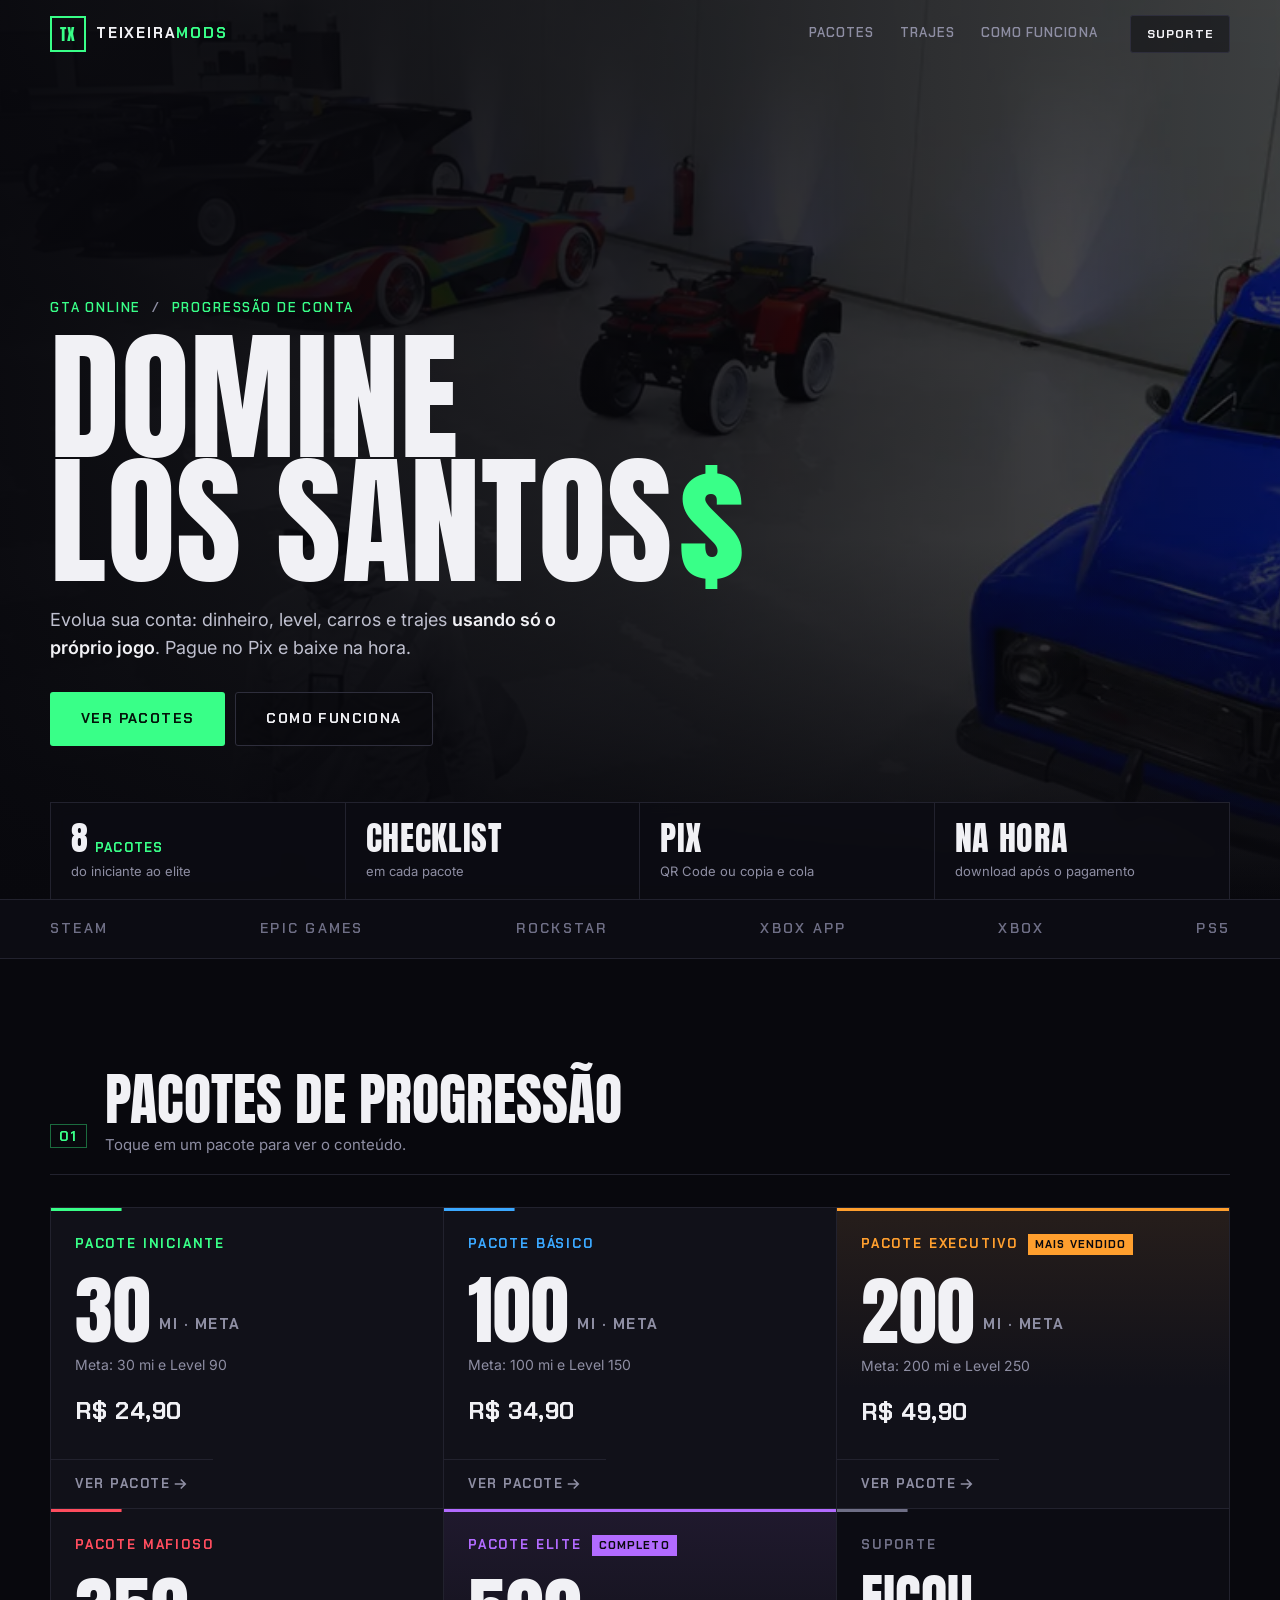
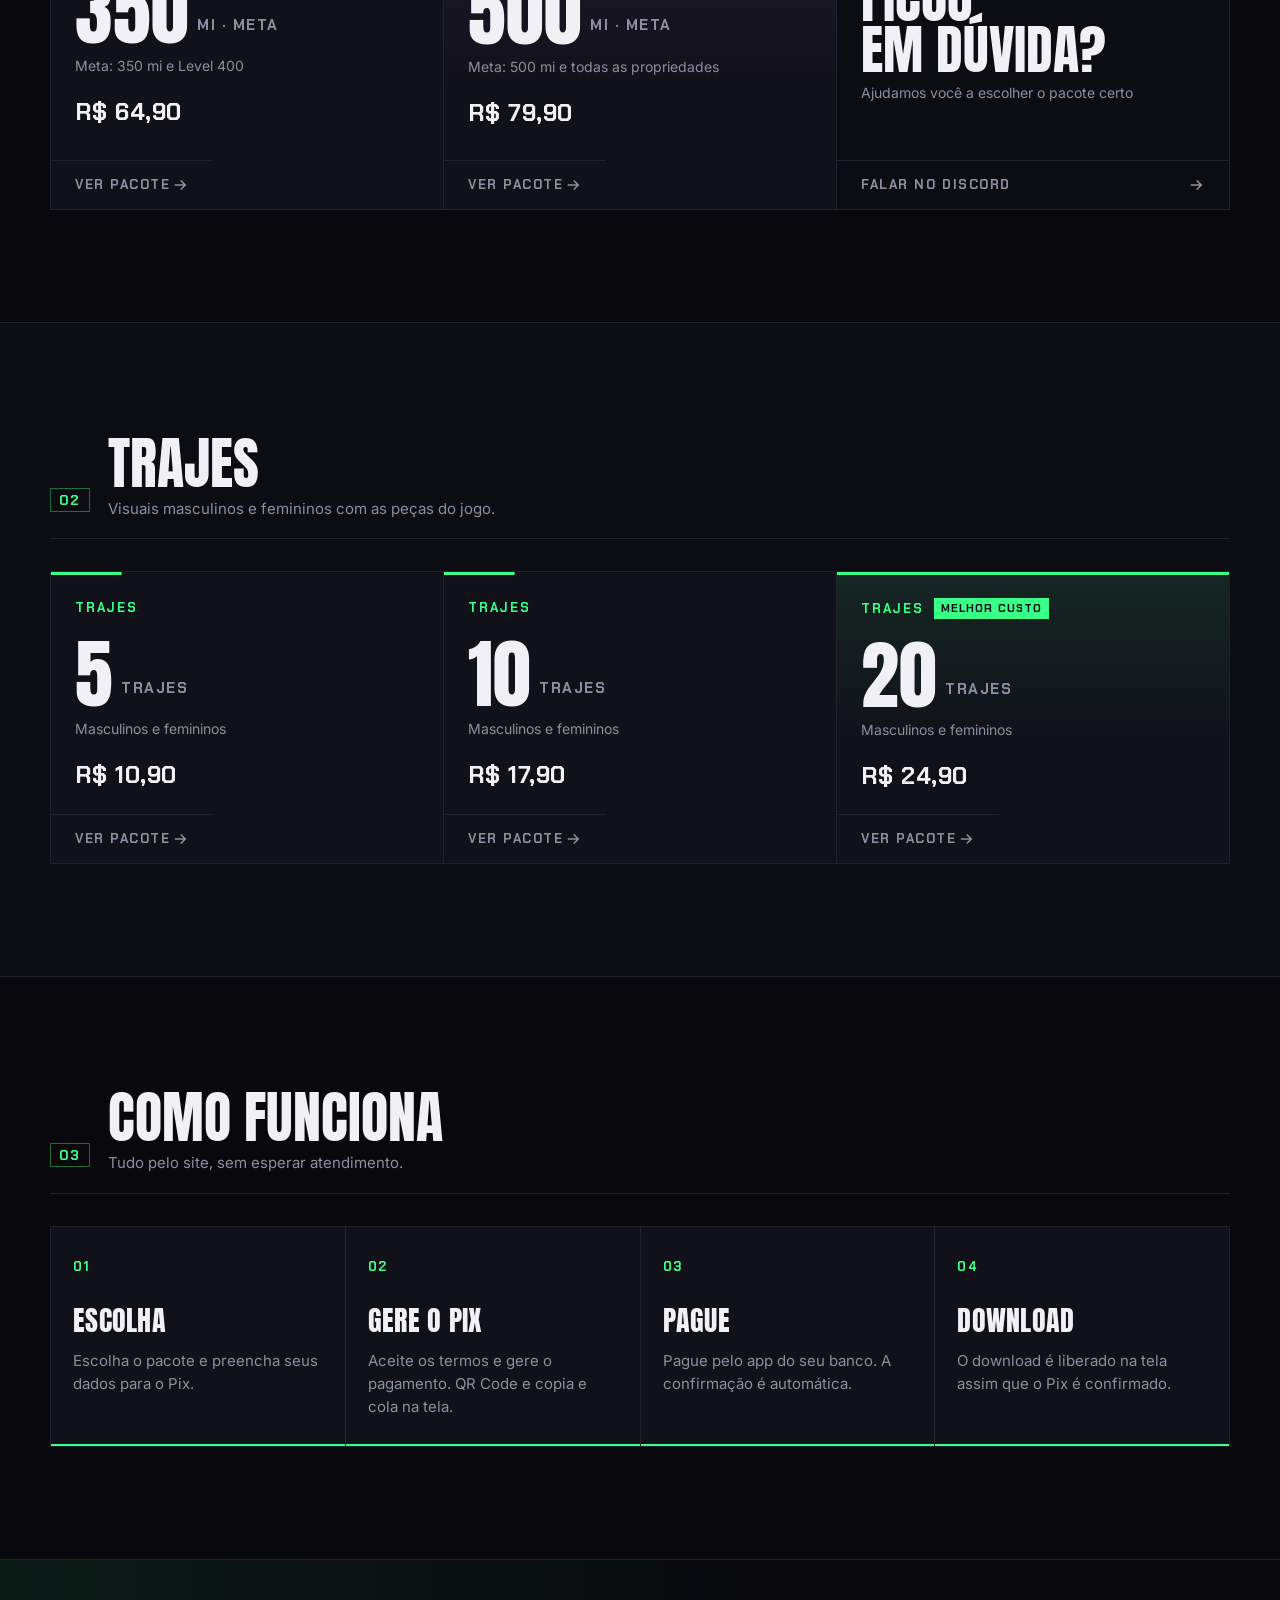
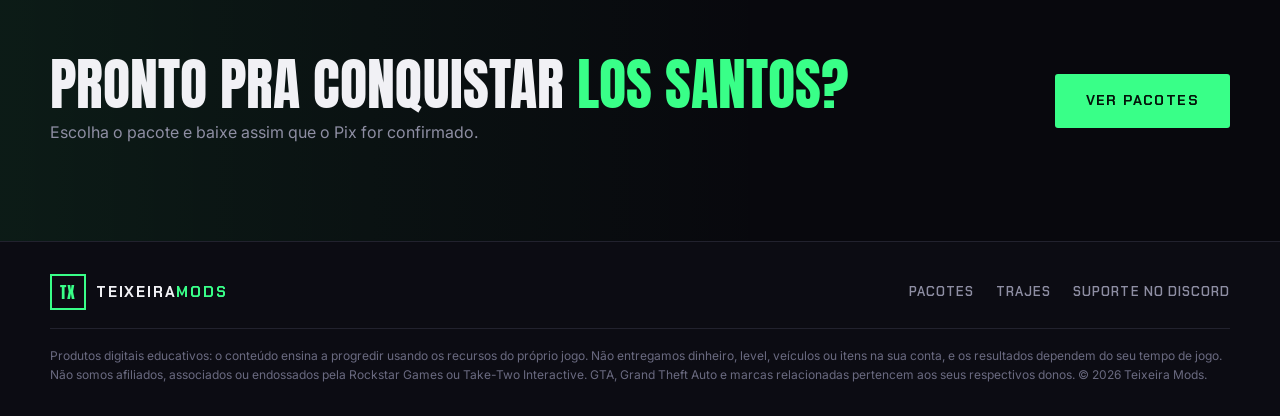
==== public/index.html @ 5b9314b4 "Aviso discreto na janela de compra e PDFs dos pacotes - "Guia digital em PDF. Nada é entregue na sua" ====
<!doctype html>
<html lang="pt-BR" class="no-js">
<head>
  <script>document.documentElement.className = "js";</script>
  <meta charset="utf-8" />
  <meta name="viewport" content="width=device-width, initial-scale=1, viewport-fit=cover" />
  <title>Teixeira Mods — GTA Online</title>
  <meta name="description" content="Progressão para GTA Online: dinheiro, level, carros e trajes, usando só o próprio jogo. Pague no Pix e baixe na hora." />
  <meta name="theme-color" content="#08080d" />
  <meta property="og:title" content="Teixeira Mods — GTA Online" />
  <meta property="og:image" content="/assets/hero.webp" />
  <meta property="og:description" content="Progressão para GTA Online. Pague no Pix e baixe na hora." />
  <link rel="icon" href="data:image/svg+xml,%3Csvg xmlns='http://www.w3.org/2000/svg' viewBox='0 0 64 64'%3E%3Crect width='64' height='64' fill='%2308080d'/%3E%3Crect x='3' y='3' width='58' height='58' fill='none' stroke='%2339ff88' stroke-width='3'/%3E%3Ctext x='50%25' y='56%25' text-anchor='middle' dominant-baseline='middle' font-family='Arial Black' font-size='28' fill='%2339ff88'%3ETX%3C/text%3E%3C/svg%3E" />
  <link rel="preconnect" href="https://fonts.googleapis.com" />
  <link rel="preconnect" href="https://fonts.gstatic.com" crossorigin />
  <link href="https://fonts.googleapis.com/css2?family=Anton&family=Chakra+Petch:wght@500;600;700&family=Inter:wght@400;500;600;700&display=swap" rel="stylesheet" />
  <link rel="stylesheet" href="styles.css" />
</head>
<body>

  <!-- NAV -->
  <header class="nav" id="nav">
    <div class="container nav__inner">
      <a href="#topo" class="logo" aria-label="Teixeira Mods — início">
        <span class="logo__mark">TX</span>
        <span class="logo__text">TEIXEIRA<b>MODS</b></span>
      </a>
      <nav class="nav__links" aria-label="Principal">
        <a href="#planos">Pacotes</a>
        <a href="#trajes">Trajes</a>
        <a href="#como">Como funciona</a>
      </nav>
      <a class="btn btn--sm btn--line js-discord" href="#" target="_blank" rel="noopener">Suporte</a>
      <button class="nav__burger" aria-label="Abrir menu" aria-expanded="false"><span></span><span></span></button>
    </div>
  </header>

  <main id="topo">
    <!-- HERO -->
    <section class="hero">
      <div class="hero__bg" aria-hidden="true">
        <img src="assets/hero.webp" alt="" fetchpriority="high" />
      </div>
      <div class="container hero__inner">
        <p class="label reveal">GTA Online <i>/</i> Progressão de conta</p>
        <h1 class="hero__title reveal">Domine<br />Los Santos<span class="money">$</span></h1>
        <p class="hero__sub reveal">Evolua sua conta: dinheiro, level, carros e trajes <b>usando só o próprio jogo</b>. Pague no Pix e baixe na hora.</p>
        <div class="hero__cta reveal">
          <a href="#planos" class="btn btn--primary btn--lg">Ver pacotes</a>
          <a href="#como" class="btn btn--line btn--lg">Como funciona</a>
        </div>
      </div>
      <div class="container">
        <dl class="stats reveal">
          <div><dt><span class="count" data-to="8">0</span><small>PACOTES</small></dt><dd>do iniciante ao elite</dd></div>
          <div><dt>CHECKLIST</dt><dd>em cada pacote</dd></div>
          <div><dt>PIX</dt><dd>QR Code ou copia e cola</dd></div>
          <div><dt>NA HORA</dt><dd>download após o pagamento</dd></div>
        </dl>
      </div>
    </section>

    <!-- PLATAFORMAS -->
    <div class="platforms" aria-label="Plataformas">
      <div class="container platforms__inner">
        <span>Steam</span><span>Epic Games</span><span>Rockstar</span><span>Xbox App</span><span>Xbox</span><span>PS5</span>
      </div>
    </div>

    <!-- PLANOS -->
    <section class="section" id="planos">
      <div class="container">
        <header class="shead reveal">
          <span class="shead__idx">01</span>
          <div>
            <h2>Pacotes de progressão</h2>
            <p>Toque em um pacote para ver o conteúdo.</p>
          </div>
        </header>
        <div class="tiles" id="plans"></div>
      </div>
    </section>

    <!-- TRAJES -->
    <section class="section section--alt" id="trajes">
      <div class="container">
        <header class="shead reveal">
          <span class="shead__idx">02</span>
          <div>
            <h2>Trajes</h2>
            <p>Visuais masculinos e femininos com as peças do jogo.</p>
          </div>
        </header>
        <div class="tiles tiles--3" id="outfits"></div>
      </div>
    </section>

    <!-- COMO FUNCIONA -->
    <section class="section" id="como">
      <div class="container">
        <header class="shead reveal">
          <span class="shead__idx">03</span>
          <div>
            <h2>Como funciona</h2>
            <p>Tudo pelo site, sem esperar atendimento.</p>
          </div>
        </header>
        <ol class="steps">
          <li class="step reveal"><span class="step__n">01</span><h3>Escolha</h3><p>Escolha o pacote e preencha seus dados para o Pix.</p></li>
          <li class="step reveal"><span class="step__n">02</span><h3>Gere o Pix</h3><p>Aceite os termos e gere o pagamento. QR Code e copia e cola na tela.</p></li>
          <li class="step reveal"><span class="step__n">03</span><h3>Pague</h3><p>Pague pelo app do seu banco. A confirmação é automática.</p></li>
          <li class="step reveal"><span class="step__n">04</span><h3>Download</h3><p>O download é liberado na tela assim que o Pix é confirmado.</p></li>
        </ol>
      </div>
    </section>

    <!-- CTA -->
    <section class="cta">
      <div class="container cta__inner reveal">
        <div>
          <h2>Pronto pra conquistar <span>Los Santos?</span></h2>
          <p>Escolha o pacote e baixe assim que o Pix for confirmado.</p>
        </div>
        <a href="#planos" class="btn btn--primary btn--lg">Ver pacotes</a>
      </div>
    </section>
  </main>

  <footer class="footer">
    <div class="container footer__inner">
      <a href="#topo" class="logo"><span class="logo__mark">TX</span><span class="logo__text">TEIXEIRA<b>MODS</b></span></a>
      <nav class="footer__links" aria-label="Rodapé">
        <a href="#planos">Pacotes</a><a href="#trajes">Trajes</a><a href="#" class="js-discord" target="_blank" rel="noopener">Suporte no Discord</a>
      </nav>
      <p class="footer__legal">Produtos digitais educativos: o conteúdo ensina a progredir usando os recursos do próprio jogo. Não entregamos dinheiro, level, veículos ou itens na sua conta, e os resultados dependem do seu tempo de jogo. Não somos afiliados, associados ou endossados pela Rockstar Games ou Take-Two Interactive. GTA, Grand Theft Auto e marcas relacionadas pertencem aos seus respectivos donos. © <span id="year"></span> Teixeira Mods.</p>
    </div>
  </footer>

  <!-- MODAL: PACOTE + CHECKOUT -->
  <div class="modal" id="orderModal" aria-hidden="true">
    <div class="modal__backdrop" data-close></div>
    <div class="modal__panel" role="dialog" aria-modal="true" aria-labelledby="orderTitle">
      <button class="modal__close" data-close aria-label="Fechar">×</button>

      <div class="order">
        <!-- lado esquerdo: o que vem no pacote -->
        <aside class="order__info" id="orderInfo">
          <p class="label" id="orderTier">—</p>
          <h3 id="orderTitle">—</h3>
          <p class="order__price" id="orderPrice"></p>
          <p class="order__note">Guia digital em PDF. Nada é entregue na sua conta.</p>
          <p class="order__desc" id="orderDesc"></p>
          <ul class="order__items" id="orderItems"></ul>
        </aside>

        <!-- lado direito: etapas de pagamento -->
        <div class="order__flow">
          <!-- 1. formulário -->
          <form class="pane is-active" data-pane="form" id="orderForm" novalidate>
            <p class="pane__title">Dados do pedido</p>
            <div class="field-row">
              <label class="field">
                <span>Plataforma</span>
                <select id="orderPlatform" required>
                  <option value="" disabled selected>Selecione</option>
                  <option>Steam</option><option>Epic Games</option><option>Rockstar Launcher</option>
                  <option>Xbox App (PC)</option><option>Xbox Series / One</option><option>PS5</option>
                </select>
              </label>
              <label class="field">
                <span>Seu nick</span>
                <input id="orderNick" type="text" maxlength="40" placeholder="Nick no jogo" autocomplete="off" required />
              </label>
            </div>
            <p class="field-group">Dados para o Pix</p>
            <label class="field">
              <span>Nome completo</span>
              <input id="orderName" type="text" maxlength="100" placeholder="Como no seu documento" autocomplete="name" required />
            </label>
            <div class="field-row">
              <label class="field">
                <span>E-mail</span>
                <input id="orderEmail" type="email" maxlength="120" placeholder="voce@email.com" autocomplete="email" inputmode="email" required />
              </label>
              <label class="field">
                <span>WhatsApp</span>
                <input id="orderPhone" type="tel" maxlength="15" placeholder="(11) 99999-9999" autocomplete="tel-national" inputmode="numeric" required />
              </label>
            </div>
            <label class="field">
              <span>CPF</span>
              <input id="orderCpf" type="text" maxlength="14" placeholder="000.000.000-00" inputmode="numeric" autocomplete="off" required />
            </label>
            <label class="accept">
              <input type="checkbox" id="orderAccept" />
              <span>Li e aceito os <button type="button" class="link" id="openTerms">termos de compra</button>.</span>
            </label>
            <p class="form__error" id="formError" role="alert"></p>
            <button class="btn btn--primary btn--lg btn--block" id="orderSend" type="submit" disabled>Gerar pagamento</button>
          </form>

          <!-- 2. pix -->
          <div class="pane" data-pane="pix" aria-live="polite">
            <p class="pane__title">Pague com Pix</p>
            <div class="pix">
              <div class="pix__qr" id="pixQr"><span class="spinner" aria-hidden="true"></span></div>
              <div class="pix__side">
                <p class="pix__amount" id="pixAmount"></p>
                <ol class="pix__how">
                  <li>Abra o app do seu banco</li>
                  <li>Escolha pagar com Pix</li>
                  <li>Escaneie o QR Code ou cole o código</li>
                </ol>
              </div>
            </div>
            <label class="field">
              <span>Pix copia e cola</span>
              <div class="copy">
                <input id="pixCode" type="text" readonly />
                <button type="button" class="btn btn--primary" id="pixCopy">Copiar</button>
              </div>
            </label>
            <div class="pix__status"><span class="spinner spinner--sm" aria-hidden="true"></span><span id="pixStatus">Aguardando pagamento…</span><span class="pix__timer" id="pixTimer"></span></div>
          </div>

          <!-- erro / expirado -->
          <div class="pane" data-pane="error">
            <p class="pane__title" id="errorTitle">Não foi possível gerar o pagamento</p>
            <p class="paid__text" id="errorText">Tente novamente em instantes.</p>
            <button type="button" class="btn btn--line btn--block" id="retryBtn">Tentar de novo</button>
            <a href="#" class="btn btn--primary btn--block js-discord err__discord" target="_blank" rel="noopener">Chamar no Discord</a>
          </div>
        </div>
      </div>

      <!-- termos (sobrepõe a janela) -->
      <div class="termsbox" id="termsBox" role="dialog" aria-modal="true" aria-labelledby="termsTitle" hidden>
        <div class="termsbox__head">
          <p class="pane__title" id="termsTitle">Termos de compra</p>
          <button type="button" class="modal__close termsbox__close" id="closeTerms" aria-label="Fechar termos">×</button>
        </div>
        <div class="terms__body" tabindex="0">
          <h4>1. Objeto</h4>
          <p>A compra dá acesso a um guia digital em PDF sobre progressão e personalização no GTA Online, correspondente ao pacote escolhido. O guia ensina o próprio cliente a progredir usando apenas atividades, menus e recursos oficiais do jogo.</p>
          <p>Cada item listado no pacote (dinheiro, level, empresas, propriedades, carros, trajes, corrida etc.) corresponde a um capítulo do guia com a rota e o passo a passo de como juntar, comprar ou montar aquilo dentro do jogo.</p>
          <h4>2. O que não está incluído</h4>
          <p>Não entregamos dinheiro (GTA$), level/RP, veículos, roupas, propriedades, desbloqueios ou qualquer item na conta do cliente, e não acessamos nem operamos a conta. Valores como 30, 100, 200, 350 ou 500 milhões e levels citados nos pacotes são <b>metas de progressão</b> que o guia ajuda a buscar, não resultados garantidos.</p>
          <h4>3. Resultados</h4>
          <p>O tempo para atingir cada meta depende do tempo de jogo, do conteúdo liberado na conta, de eventos e bônus oficiais e de atualizações feitas pela desenvolvedora. Não há garantia de prazo ou de resultado.</p>
          <h4>4. Entrega</h4>
          <p>Após a confirmação do pagamento, o download do PDF é liberado no mesmo momento, na própria tela de compra.</p>
          <h4>5. Pagamento</h4>
          <p>O pagamento é feito por Pix, no valor apresentado no momento da compra, processado pela CashinPay. Pagamentos pendentes, cancelados ou expirados mantêm o download bloqueado.</p>
          <h4>6. Direito de arrependimento</h4>
          <p>Conforme o art. 49 do Código de Defesa do Consumidor, o cliente pode desistir da compra em até 7 dias a contar do pagamento, solicitando o reembolso pelo nosso suporte.</p>
          <h4>7. Dados pessoais</h4>
          <p>Nome, e-mail, telefone e CPF informados na compra são usados apenas para gerar e identificar o pagamento Pix e são compartilhados somente com o processador de pagamentos (CashinPay), conforme a LGPD. Nunca solicitamos senha, código de autenticação ou acesso à sua conta do jogo.</p>
          <h4>8. Uso pessoal</h4>
          <p>O guia é de uso pessoal do comprador. Não é permitido revender, redistribuir ou publicar o material.</p>
          <h4>9. Atualizações do jogo</h4>
          <p>Atualizações podem alterar menus, preços, atividades ou procedimentos, e algumas instruções podem exigir adaptação.</p>
          <h4>10. Marcas</h4>
          <p>Não temos vínculo com a Rockstar Games ou a Take-Two Interactive. GTA e marcas relacionadas pertencem aos seus respectivos donos.</p>
          <h4>11. Suporte</h4>
          <p>O suporte pelo Discord atende dúvidas sobre o pagamento, o download, o conteúdo do guia e pedidos de reembolso.</p>
        </div>
        <div class="termsbox__foot">
          <button type="button" class="btn btn--line" id="backTerms">Voltar</button>
          <button type="button" class="btn btn--primary" id="acceptTerms">Li e aceito</button>
        </div>
      </div>
    </div>
  </div>

  <!-- popup de download (abre quando o Pix é confirmado) -->
  <div class="modal modal--dl" id="dlModal" aria-hidden="true">
    <div class="modal__backdrop" data-close></div>
    <div class="modal__panel" role="dialog" aria-modal="true" aria-labelledby="dlTitle">
      <button class="modal__close" data-close aria-label="Fechar">×</button>
      <div class="paid">
        <span class="paid__icon" aria-hidden="true">
          <svg viewBox="0 0 24 24" fill="none" stroke="currentColor" stroke-width="2.6" stroke-linecap="square"><path d="M4.5 12.5l5 5L19.5 7"/></svg>
        </span>
        <p class="pane__title" id="dlTitle">Pagamento confirmado</p>
        <p class="label dl__produto" id="dlProduto"></p>
        <p class="paid__text" id="dlText">Seu arquivo está pronto para download.</p>
        <a class="btn btn--primary btn--lg btn--block" id="dlBtn" href="#" target="_blank" rel="noopener" download>Baixar arquivo</a>
        <a class="btn btn--primary btn--lg btn--block js-discord" id="dlSuporte" href="#" target="_blank" rel="noopener" hidden>Chamar no Discord</a>
        <p class="paid__hint">Dúvidas? <a href="#" class="js-discord" target="_blank" rel="noopener">Suporte no Discord</a></p>
      </div>
    </div>
  </div>

  <div class="toast" id="toast" role="status" aria-live="polite"></div>

  <script src="config.js"></script>
  <script src="pagamento.js"></script>
  <script src="script.js"></script>
</body>
</html>
---- public/styles.css ----
:root {
  --bg: #08080d;
  --bg-2: #0c0c13;
  --surface: #111119;
  --surface-2: #16161f;
  --line: #22222e;
  --line-2: #2e2e3c;
  --text: #f1f1f5;
  --muted: #8e8ea3;
  --money: #39ff88;
  --green: #39ff88;
  --blue: #3ba8ff;
  --orange: #ff9f2e;
  --red: #ff4d5e;
  --purple: #b26bff;
  --r: 3px;
  --ease: cubic-bezier(0.22, 1, 0.36, 1);
  --display: "Anton", Impact, "Arial Narrow", sans-serif;
  --tech: "Chakra Petch", "Inter", system-ui, sans-serif;
  --body: "Inter", system-ui, -apple-system, Segoe UI, Roboto, sans-serif;
  --gutter: 16px;
}

*, *::before, *::after { box-sizing: border-box; }
html { overflow-x: clip; scroll-behavior: smooth; -webkit-text-size-adjust: 100%; scroll-padding-top: 72px; }
html.is-locked { overflow: hidden; }
body { margin: 0; background: var(--bg); color: var(--text); font-family: var(--body); font-size: 16px; line-height: 1.55; overflow-x: hidden; -webkit-font-smoothing: antialiased; }
img { max-width: 100%; display: block; }
a { color: inherit; text-decoration: none; }
button { font: inherit; color: inherit; cursor: pointer; background: none; border: 0; padding: 0; }
:focus-visible { outline: 2px solid var(--money); outline-offset: 2px; }
::selection { background: var(--money); color: #000; }

.container { width: min(1180px, 100% - var(--gutter) * 2); margin-inline: auto; }

.label { margin: 0; font-family: var(--tech); font-size: 13px; font-weight: 600; letter-spacing: .14em; text-transform: uppercase; color: var(--money); }
.label i { font-style: normal; color: var(--muted); margin: 0 6px; }

/* ---------- buttons ---------- */
.btn {
  --bh: 46px;
  display: inline-flex; align-items: center; justify-content: center; gap: 10px;
  height: var(--bh); padding: 0 22px; border-radius: var(--r); border: 1px solid transparent;
  font-family: var(--tech); font-weight: 700; font-size: 14px; letter-spacing: .1em; text-transform: uppercase; white-space: nowrap;
  transition: background .2s, color .2s, border-color .2s, transform .2s var(--ease);
}
.btn--sm { --bh: 38px; padding: 0 16px; font-size: 12px; }
.btn--lg { --bh: 54px; padding: 0 30px; }
.btn--block { width: 100%; }
.btn--primary { background: var(--money); color: #03140a; }
.btn--primary:hover { background: #6bffa8; }
.btn--line { border-color: var(--line-2); color: var(--text); background: rgba(8,8,13,.5); }
.btn--line:hover { border-color: var(--money); color: var(--money); }
.btn:active { transform: translateY(1px); }
.btn:disabled { opacity: .35; cursor: not-allowed; }

/* ---------- nav ---------- */
.nav { position: fixed; inset: 0 0 auto 0; z-index: 50; transition: background .25s, border-color .25s; border-bottom: 1px solid transparent; }
.nav.is-scrolled { background: rgba(8,8,13,.9); backdrop-filter: blur(12px); border-color: var(--line); }
.nav__inner { display: flex; align-items: center; gap: 20px; height: 68px; }
.nav__links { display: flex; gap: 2px; margin-left: auto; }
.nav__links a { padding: 8px 12px; font-family: var(--tech); font-size: 13px; font-weight: 600; letter-spacing: .08em; text-transform: uppercase; color: var(--muted); border-bottom: 2px solid transparent; transition: color .2s, border-color .2s; }
.nav__links a:hover { color: var(--text); }
.nav__links a.is-active { color: var(--text); border-color: var(--money); }
.nav__burger { display: none; width: 42px; height: 42px; border: 1px solid var(--line-2); border-radius: var(--r); position: relative; }
.nav__burger span { position: absolute; left: 11px; right: 11px; height: 2px; background: var(--text); transition: transform .3s var(--ease); }
.nav__burger span:first-child { top: 16px; } .nav__burger span:last-child { top: 23px; }
.nav.is-open .nav__burger span:first-child { transform: translateY(3.5px) rotate(45deg); }
.nav.is-open .nav__burger span:last-child { transform: translateY(-3.5px) rotate(-45deg); }

.logo { display: inline-flex; align-items: center; gap: 10px; }
.logo__mark { display: grid; place-items: center; width: 36px; height: 36px; border: 2px solid var(--money); color: var(--money); font-family: var(--display); font-size: 16px; letter-spacing: .04em; }
.logo__text { font-family: var(--tech); font-weight: 700; font-size: 15px; letter-spacing: .12em; }
.logo__text b { color: var(--money); font-weight: 700; }

/* ---------- hero ---------- */
.hero { position: relative; min-height: 100svh; display: flex; flex-direction: column; justify-content: flex-end; padding: 110px 0 0; overflow: hidden; border-bottom: 1px solid var(--line); }
.hero__bg { position: absolute; inset: 0; z-index: -1; }
.hero__bg img { width: 100%; height: 100%; object-fit: cover; object-position: 60% 50%; transform: scale(1.08); filter: brightness(.42) saturate(1.15); }
.hero__bg--plain { background: radial-gradient(ellipse 60% 70% at 85% 30%, rgba(57,255,136,.14), transparent 60%), radial-gradient(ellipse 50% 60% at 10% 90%, rgba(178,107,255,.10), transparent 60%), linear-gradient(var(--line) 1px, transparent 1px) 0 0 / 64px 64px, linear-gradient(90deg, var(--line) 1px, transparent 1px) 0 0 / 64px 64px, var(--bg); }
.hero__bg::after { content: ""; position: absolute; inset: 0; background: linear-gradient(90deg, rgba(8,8,13,.96) 0%, rgba(8,8,13,.7) 50%, rgba(8,8,13,.25) 100%), linear-gradient(0deg, var(--bg) 0%, transparent 40%); }
.hero__inner { padding-bottom: 56px; }
.hero__title { font-family: var(--display); font-weight: 400; font-size: clamp(60px, 11vw, 150px); line-height: .88; text-transform: uppercase; margin: 18px 0 22px; letter-spacing: .005em; }
.money { color: var(--money); margin-left: .04em; }
.hero__sub { max-width: 520px; font-size: clamp(16px, 1.9vw, 18px); color: #bfc0cf; margin: 0 0 30px; }
.hero__sub b { color: var(--text); font-weight: 600; }
.hero__cta { display: flex; flex-wrap: wrap; gap: 10px; }
.hero__hud { position: absolute; top: 96px; right: max(var(--gutter), calc((100vw - 1180px) / 2)); text-align: right; font-family: var(--display); line-height: 1.02; text-shadow: 2px 2px 0 #000, -1px -1px 0 #000, 1px -1px 0 #000, -1px 1px 0 #000; }
.hud__cash, .hud__bank { display: block; color: var(--money); }
.hud__cash { font-size: 32px; }
.hud__bank { font-size: clamp(28px, 3.2vw, 42px); color: #b6f5cf; }

.stats { display: grid; grid-template-columns: repeat(4, 1fr); margin: 0; border: 1px solid var(--line); border-bottom: 0; background: rgba(12,12,19,.85); backdrop-filter: blur(8px); }
.stats div { padding: 18px 20px; border-right: 1px solid var(--line); }
.stats div:last-child { border-right: 0; }
.stats dt { font-family: var(--display); font-size: clamp(26px, 3vw, 34px); line-height: 1; letter-spacing: .02em; }
.stats dt small { font-family: var(--tech); font-size: 13px; font-weight: 700; color: var(--money); margin-left: 6px; letter-spacing: .1em; }
.stats dd { margin: 6px 0 0; font-size: 13px; color: var(--muted); }

/* ---------- platforms ---------- */
.platforms { border-bottom: 1px solid var(--line); background: var(--bg-2); }
.platforms__inner { display: flex; flex-wrap: wrap; justify-content: space-between; gap: 10px 24px; padding: 18px 0; }
.platforms span { font-family: var(--tech); font-size: 14px; font-weight: 600; letter-spacing: .16em; text-transform: uppercase; color: #6f6f86; }

/* ---------- sections ---------- */
.section { padding: clamp(64px, 9vw, 112px) 0; }
.section--alt { background: var(--bg-2); border-block: 1px solid var(--line); }
.shead { display: flex; align-items: flex-end; gap: 18px; margin: 0 0 32px; padding-bottom: 18px; border-bottom: 1px solid var(--line); }
.shead__idx { font-family: var(--tech); font-size: 14px; font-weight: 700; color: var(--money); letter-spacing: .1em; padding: 4px 8px; border: 1px solid rgba(57,255,136,.4); line-height: 1; margin-bottom: 8px; }
.shead h2 { font-family: var(--display); font-weight: 400; font-size: clamp(34px, 5vw, 56px); line-height: 1; text-transform: uppercase; margin: 0 0 6px; }
.shead p { margin: 0; color: var(--muted); font-size: 15px; }

/* ---------- tiles (pacotes) ---------- */
.tiles { display: grid; grid-template-columns: repeat(3, 1fr); gap: 1px; background: var(--line); border: 1px solid var(--line); }
.tile {
  --c: var(--money);
  position: relative; display: flex; flex-direction: column; justify-content: space-between; min-height: 300px;
  text-align: left; background: var(--surface); transition: background .25s;
}
.tile::before { content: ""; position: absolute; left: 0; top: 0; right: 0; height: 3px; background: var(--c); transform: scaleX(.18); transform-origin: left; transition: transform .45s var(--ease); }
.tile:hover { background: var(--surface-2); }
.tile:hover::before, .tile:focus-visible::before { transform: scaleX(1); }
.tile--green { --c: var(--green); } .tile--blue { --c: var(--blue); } .tile--orange { --c: var(--orange); }
.tile--red { --c: var(--red); } .tile--purple { --c: var(--purple); } .tile--custom { --c: #6f6f86; background: var(--bg-2); }
.tile__main { display: flex; flex-direction: column; padding: 26px 24px 20px; }
.tile__tier { display: flex; align-items: center; gap: 10px; font-family: var(--tech); font-size: 13px; font-weight: 700; letter-spacing: .14em; text-transform: uppercase; color: var(--c); }
.tile__tier em { font-style: normal; font-size: 11px; letter-spacing: .1em; color: #0a0a0f; background: var(--c); padding: 2px 7px; }
.tile__big { font-family: var(--display); font-size: clamp(56px, 6vw, 76px); line-height: 1; margin: 18px 0 6px; }
.tile__big small { font-family: var(--tech); font-size: 15px; font-weight: 700; letter-spacing: .1em; color: var(--muted); margin-left: 8px; vertical-align: .9em; }
.tile__big--txt { font-size: clamp(40px, 4.4vw, 54px); line-height: .95; text-transform: uppercase; }
.tile__sub { font-size: 14px; color: var(--muted); }
.tile__price { margin-top: 16px; font-family: var(--tech); font-size: 24px; font-weight: 700; letter-spacing: .02em; }
.tile__detail { display: block; }
.tile__list { display: none; }
.tile__cta { display: flex; align-items: center; justify-content: space-between; padding: 14px 24px; border-top: 1px solid var(--line); font-family: var(--tech); font-size: 13px; font-weight: 700; letter-spacing: .12em; text-transform: uppercase; color: var(--muted); transition: color .2s; }
.tile__cta svg { width: 18px; height: 18px; transition: transform .3s var(--ease); }
.tile:hover .tile__cta { color: var(--c); }
.tile:hover .tile__cta svg { transform: translateX(4px); }
.tile.is-featured { background: linear-gradient(180deg, color-mix(in srgb, var(--c) 9%, var(--surface)), var(--surface) 60%); }
.tile.is-featured::before { transform: scaleX(1); }
.tiles--3 .tile { min-height: 280px; }

/* ---------- steps ---------- */
.steps { list-style: none; margin: 0; padding: 0; display: grid; grid-template-columns: repeat(4, 1fr); gap: 1px; background: var(--line); border: 1px solid var(--line); }
.step { position: relative; padding: 26px 22px 28px; background: var(--surface); }
.step__n { font-family: var(--tech); font-size: 13px; font-weight: 700; letter-spacing: .1em; color: var(--money); }
.step h3 { margin: 22px 0 6px; font-family: var(--display); font-weight: 400; font-size: 28px; text-transform: uppercase; letter-spacing: .01em; }
.step p { margin: 0; color: var(--muted); font-size: 15px; }
.step::after { content: ""; position: absolute; left: 0; bottom: 0; height: 2px; width: 100%; background: var(--money); transform: scaleX(0); transform-origin: left; transition: transform .8s var(--ease) .15s; }
.step.is-in::after { transform: scaleX(1); }

/* ---------- gallery ---------- */
.filters { display: flex; gap: 6px; margin-bottom: 18px; overflow-x: auto; scrollbar-width: none; }
.filters::-webkit-scrollbar { display: none; }
.chip { flex: none; height: 36px; padding: 0 14px; border: 1px solid var(--line-2); border-radius: var(--r); font-family: var(--tech); font-size: 13px; font-weight: 600; letter-spacing: .08em; text-transform: uppercase; color: var(--muted); transition: all .2s; }
.chip small { color: #5d5d72; margin-left: 2px; }
.chip:hover { color: var(--text); }
.chip[aria-selected="true"] { background: var(--money); border-color: var(--money); color: #03140a; }
.chip[aria-selected="true"] small { color: #0c4a26; }
.gallery { display: grid; grid-template-columns: repeat(4, 1fr); gap: 8px; }
.shot { position: relative; aspect-ratio: 4 / 3; overflow: hidden; border-radius: var(--r); background: var(--surface); border: 1px solid var(--line); text-align: left; }
.shot img { width: 100%; height: 100%; object-fit: cover; transition: transform .6s var(--ease), filter .3s; filter: saturate(.9); }
.shot:hover img { transform: scale(1.05); filter: saturate(1.1); }
.shot__info { position: absolute; inset: auto 0 0 0; padding: 30px 10px 10px; background: linear-gradient(0deg, rgba(5,5,9,.95), transparent); display: grid; gap: 6px; }
.shot__title { font-family: var(--tech); font-size: 13px; font-weight: 700; letter-spacing: .04em; text-transform: uppercase; }
.shot__tags { display: flex; flex-wrap: wrap; gap: 4px; }
.shot.is-hidden { display: none; }
.tag { display: inline-flex; align-items: center; height: 22px; padding: 0 7px; font-family: var(--tech); font-size: 11px; font-weight: 700; letter-spacing: .06em; text-transform: uppercase; background: rgba(255,255,255,.1); }
.tag--money { background: rgba(57,255,136,.16); color: var(--money); }
.tag--plat { background: rgba(59,168,255,.16); color: #8fd0ff; }

/* ---------- reviews ---------- */
.reviews { display: grid; grid-template-columns: repeat(auto-fill, minmax(260px, 1fr)); gap: 1px; background: var(--line); border: 1px solid var(--line); }
.review { display: flex; flex-direction: column; padding: 22px; background: var(--surface); }
.review__top { display: flex; justify-content: space-between; align-items: center; }
.stars { color: #ffc93c; letter-spacing: 2px; font-size: 14px; }
.review__date { font-family: var(--tech); font-size: 12px; color: #6a6a80; letter-spacing: .06em; }
.review__text { margin: 14px 0 18px; font-size: 17px; font-weight: 500; flex: 1; }
.review__text.is-empty { color: var(--muted); font-weight: 400; font-size: 15px; }
.review__foot { display: flex; flex-wrap: wrap; justify-content: space-between; gap: 6px; padding-top: 14px; border-top: 1px solid var(--line); font-size: 13px; }
.review__user { font-weight: 600; }
.review__prod { color: var(--muted); }

/* ---------- cta ---------- */
.cta { padding: clamp(56px, 8vw, 96px) 0; background: linear-gradient(90deg, rgba(57,255,136,.08), transparent 60%); border-top: 1px solid var(--line); }
.cta__inner { display: flex; align-items: center; justify-content: space-between; gap: 24px; flex-wrap: wrap; }
.cta h2 { font-family: var(--display); font-weight: 400; font-size: clamp(34px, 5vw, 56px); line-height: 1; text-transform: uppercase; margin: 0 0 8px; }
.cta h2 span { color: var(--money); }
.cta p { margin: 0; color: var(--muted); }

/* ---------- footer ---------- */
.footer { border-top: 1px solid var(--line); padding: 32px 0 calc(32px + env(safe-area-inset-bottom)); background: var(--bg-2); }
.footer__inner { display: grid; grid-template-columns: auto 1fr; gap: 18px 32px; align-items: center; }
.footer__links { display: flex; flex-wrap: wrap; gap: 6px 22px; justify-self: end; font-family: var(--tech); font-size: 13px; font-weight: 600; letter-spacing: .08em; text-transform: uppercase; color: var(--muted); }
.footer__links a:hover { color: var(--money); }
.footer__legal { grid-column: 1 / -1; margin: 0; padding-top: 18px; border-top: 1px solid var(--line); font-size: 12px; color: #6a6a80; }

/* ---------- modal / checkout ---------- */
.modal, .lightbox { position: fixed; inset: 0; z-index: 100; display: grid; place-items: center; padding: 16px; visibility: hidden; opacity: 0; transition: opacity .3s var(--ease), visibility 0s .3s; }
.modal.is-open, .lightbox.is-open { visibility: visible; opacity: 1; transition: opacity .3s var(--ease); }
.modal__backdrop { position: absolute; inset: 0; background: rgba(3,3,6,.8); backdrop-filter: blur(4px); }
.modal__panel {
  --c: var(--money);
  position: relative; width: min(880px, 100%); max-height: calc(100svh - 32px); overflow: auto; overscroll-behavior: contain;
  background: var(--surface); border: 1px solid var(--line-2); border-top: 3px solid var(--c); border-radius: var(--r);
  transform: translateY(16px); transition: transform .4s var(--ease);
}
.modal[data-cor="blue"] .modal__panel { --c: var(--blue); } .modal[data-cor="orange"] .modal__panel { --c: var(--orange); }
.modal[data-cor="red"] .modal__panel { --c: var(--red); } .modal[data-cor="purple"] .modal__panel { --c: var(--purple); }
.modal.is-open .modal__panel { transform: none; }
.modal__close, .lightbox__close { position: absolute; top: 12px; right: 12px; z-index: 3; width: 38px; height: 38px; border: 1px solid var(--line-2); border-radius: var(--r); background: var(--surface); font-size: 22px; line-height: 1; }
.modal__close:hover, .lightbox__close:hover { border-color: var(--money); color: var(--money); }

.order { display: grid; grid-template-columns: 1fr 1.15fr; }
.order__info { padding: 30px 28px; background: var(--bg-2); border-right: 1px solid var(--line); }
.order__info .label { color: var(--c); }
.order__info h3 { font-family: var(--display); font-weight: 400; font-size: 40px; line-height: 1; text-transform: uppercase; margin: 10px 0 8px; }
.order__price { margin: 0 0 14px; font-family: var(--tech); font-size: 26px; font-weight: 700; color: var(--c); }
.order__note { margin: -8px 0 14px; font-size: 12px; color: var(--muted); opacity: .8; }
.order__desc { margin: 0 0 18px; font-size: 14px; color: var(--muted); }
.order__items { list-style: none; margin: 0; padding: 0; border-top: 1px solid var(--line); }
.order__items li { display: flex; align-items: center; gap: 10px; padding: 10px 0; border-bottom: 1px solid var(--line); font-size: 14px; font-weight: 500; }
.order__items li::before { content: ""; flex: none; width: 8px; height: 8px; background: var(--c); }
.order__flow { padding: 30px 28px; min-width: 0; }
.pane { display: none; }
.pane.is-active { display: block; animation: paneIn .35s var(--ease); }
@keyframes paneIn { from { opacity: 0; transform: translateY(6px); } }
.pane__title { margin: 0 0 18px; font-family: var(--tech); font-size: 15px; font-weight: 700; letter-spacing: .12em; text-transform: uppercase; }

.field { display: grid; gap: 6px; margin-bottom: 14px; font-family: var(--tech); font-size: 12px; font-weight: 600; letter-spacing: .1em; text-transform: uppercase; color: var(--muted); }
.field select, .field input { width: 100%; height: 48px; padding: 0 14px; border-radius: var(--r); border: 1px solid var(--line-2); background: var(--bg); color: var(--text); font-family: var(--body); font-size: 16px; letter-spacing: 0; text-transform: none; }
.field select:focus, .field input:focus { outline: none; border-color: var(--money); }
.link { display: inline; padding: 0; color: var(--money); font-weight: 600; text-decoration: underline; text-underline-offset: 3px; text-decoration-thickness: 1px; cursor: pointer; }
.link:hover { text-decoration-thickness: 2px; }

/* painel de termos sobre a janela de compra */
.modal__panel.has-terms { overflow: hidden; }
.termsbox { position: absolute; inset: 0; z-index: 5; display: flex; flex-direction: column; background: var(--surface); animation: paneIn .3s var(--ease); }
.termsbox[hidden] { display: none; }
.termsbox__head { display: flex; align-items: center; justify-content: space-between; padding: 20px 28px 16px; border-bottom: 1px solid var(--line); }
.termsbox__head .pane__title { margin: 0; }
.termsbox__close { position: static; }
.termsbox .terms__body { flex: 1; min-height: 0; overflow: auto; padding: 4px 28px 20px; font-size: 14px; line-height: 1.6; color: #b5b6c6; }
.termsbox__foot { display: flex; gap: 8px; justify-content: flex-end; padding: 14px 28px; border-top: 1px solid var(--line); background: var(--bg-2); }
.terms__body h4 { margin: 14px 0 4px; font-size: 13px; color: var(--text); }
.terms__body p { margin: 0; }
.accept { display: flex; gap: 10px; align-items: flex-start; margin: 0 0 14px; font-size: 13px; line-height: 1.45; color: #c8c9d6; cursor: pointer; }
.accept input { flex: none; width: 20px; height: 20px; margin: 1px 0 0; accent-color: var(--money); cursor: pointer; }
.form__error { margin: 0 0 10px; font-size: 13px; color: var(--red); }
.form__error:empty { display: none; }
.field-row { display: grid; grid-template-columns: 1fr 1fr; gap: 0 10px; }
.field-group { margin: 6px 0 12px; padding-top: 14px; border-top: 1px solid var(--line); font-family: var(--tech); font-size: 12px; font-weight: 700; letter-spacing: .12em; text-transform: uppercase; color: var(--c); }
.err__discord { margin-top: 8px; }

.pix { display: grid; grid-template-columns: auto 1fr; gap: 18px; align-items: center; margin-bottom: 16px; }
.pix__qr { display: grid; place-items: center; width: 200px; height: 200px; padding: 10px; background: #fff; border-radius: var(--r); }
.pix__qr img, .pix__qr canvas { width: 100% !important; height: 100% !important; }
.pix__noqr { color: #333; font-size: 13px; text-align: center; }
.pix__amount { margin: 0 0 10px; font-family: var(--display); font-size: 40px; line-height: 1; }
.pix__how { margin: 0; padding-left: 18px; font-size: 14px; color: var(--muted); display: grid; gap: 4px; }
.copy { display: flex; gap: 6px; }
.copy input { font-family: ui-monospace, Consolas, monospace !important; font-size: 13px !important; }
.copy .btn { height: 48px; flex: none; }
.pix__status { display: flex; align-items: center; gap: 10px; padding: 12px 14px; border: 1px solid var(--line-2); background: var(--bg); font-size: 14px; }
.pix__timer { margin-left: auto; font-family: var(--tech); font-weight: 700; color: var(--money); }
.spinner { width: 34px; height: 34px; border: 3px solid #ddd; border-top-color: #111; border-radius: 50%; animation: spin .8s linear infinite; }
.spinner--sm { width: 16px; height: 16px; border-width: 2px; border-color: var(--line-2); border-top-color: var(--money); }
@keyframes spin { to { transform: rotate(360deg); } }

.paid { text-align: center; padding: 10px 0; }
.paid__icon { display: inline-grid; place-items: center; width: 64px; height: 64px; margin-bottom: 16px; border: 2px solid var(--money); color: var(--money); animation: pop .5s var(--ease); }
.paid__icon svg { width: 34px; height: 34px; }
@keyframes pop { from { transform: scale(.6); opacity: 0; } }
.paid .pane__title { margin-bottom: 6px; }
.paid__text { margin: 0 0 22px; color: var(--muted); }
.paid__hint { margin: 14px 0 0; font-size: 13px; color: var(--muted); }
.paid__hint a { color: var(--money); }
.modal--dl .modal__panel { width: min(440px, 100%); }
.modal--dl .paid { padding: 40px 28px 30px; }
.dl__produto { margin: 0 0 10px; color: var(--c); }

/* ---------- lightbox ---------- */
.lightbox { background: rgba(3,3,6,.94); }
.lightbox figure { margin: 0; max-width: min(1200px, 100%); display: grid; gap: 12px; justify-items: center; }
.lightbox img { max-height: calc(100svh - 130px); width: auto; border: 1px solid var(--line-2); }
.lightbox figcaption { display: flex; flex-wrap: wrap; justify-content: center; gap: 6px; }
.lightbox__nav { position: absolute; top: 50%; transform: translateY(-50%); width: 48px; height: 48px; border: 1px solid var(--line-2); border-radius: var(--r); background: rgba(0,0,0,.5); font-size: 28px; line-height: 1; z-index: 2; }
.lightbox__nav:hover { border-color: var(--money); color: var(--money); }
.lightbox__prev { left: 16px; } .lightbox__next { right: 16px; }

/* ---------- toast ---------- */
.toast { position: fixed; left: 50%; bottom: calc(20px + env(safe-area-inset-bottom)); z-index: 200; transform: translate(-50%, 16px); opacity: 0; padding: 12px 18px; background: var(--money); color: #03140a; font-family: var(--tech); font-weight: 700; font-size: 13px; letter-spacing: .06em; text-transform: uppercase; transition: all .35s var(--ease); pointer-events: none; max-width: calc(100% - 32px); text-align: center; }
.toast.is-show { opacity: 1; transform: translate(-50%, 0); }

/* ---------- reveal ---------- */
.js .reveal { opacity: 0; transform: translateY(18px); transition: opacity .7s var(--ease), transform .7s var(--ease); transition-delay: var(--d, 0s); }
.js .reveal.is-in { opacity: 1; transform: none; }

/* =========================================================
   RESPONSIVO
   ========================================================= */
@media (max-width: 980px) {
  .tiles { grid-template-columns: repeat(2, 1fr); }
  .tiles--3 { grid-template-columns: repeat(3, 1fr); }
  .steps { grid-template-columns: repeat(2, 1fr); }
  .gallery { grid-template-columns: repeat(3, 1fr); }
  .stats { grid-template-columns: repeat(2, 1fr); }
  .stats div:nth-child(2) { border-right: 0; }
  .stats div:nth-child(-n+2) { border-bottom: 1px solid var(--line); }
}

@media (max-width: 860px) {
  .nav__links {
    position: fixed; inset: 68px 0 auto 0; flex-direction: column; gap: 0; padding: 8px var(--gutter) 16px;
    background: rgba(8,8,13,.98); border-bottom: 1px solid var(--line);
    opacity: 0; visibility: hidden; transform: translateY(-8px); transition: all .25s var(--ease);
  }
  .nav.is-open { background: rgba(8,8,13,.98); }
  .nav.is-open .nav__links { opacity: 1; visibility: visible; transform: none; }
  .nav__links a { padding: 14px 0; font-size: 15px; border-bottom: 1px solid var(--line); }
  .nav__links a.is-active { border-color: var(--line); color: var(--money); }
  .nav__inner > .btn { margin-left: auto; }
  .nav__burger { display: block; }
  .hero__hud { display: none; }

  /* checkout em folha inferior */
  .modal { padding: 0; place-items: end center; }
  .modal__panel { width: 100%; max-height: 94svh; border-left: 0; border-right: 0; border-bottom: 0; transform: translateY(40px); padding-bottom: env(safe-area-inset-bottom); }
  .order { grid-template-columns: 1fr; }
  .order__info { border-right: 0; border-bottom: 1px solid var(--line); padding: 24px var(--gutter) 18px; }
  .order__info h3 { font-size: 34px; padding-right: 44px; }
  .order__items { display: flex; flex-wrap: wrap; gap: 6px; border: 0; }
  .order__items li { padding: 5px 9px; border: 1px solid var(--line-2); font-size: 13px; }
  .order__items li::before { width: 6px; height: 6px; }
  .order__flow { padding: 22px var(--gutter) 24px; }
  .termsbox__head, .termsbox .terms__body, .termsbox__foot { padding-left: var(--gutter); padding-right: var(--gutter); }
  .termsbox__foot { padding-bottom: calc(14px + env(safe-area-inset-bottom)); }
  .termsbox__foot .btn { flex: 1; }
  .modal__panel.has-terms { height: 94svh; }
}

/* celular: pacotes 1 por linha — pacote à esquerda, descrição à direita */
@media (max-width: 640px) {
  .tiles, .tiles--3 { grid-template-columns: 1fr; }
  .tile, .tiles--3 .tile { display: grid; grid-template-columns: 44% 1fr; min-height: 0; }
  .tile::before { top: 0; bottom: 0; right: auto; width: 3px; height: auto; transform: none; }
  .tile__main { padding: 18px 12px 18px 18px; border-right: 1px solid var(--line); }
  .tile__tier { font-size: 11px; letter-spacing: .1em; flex-wrap: wrap; gap: 6px; }
  .tile__tier em { font-size: 9px; padding: 1px 5px; }
  .tile__big { font-size: 44px; margin: 10px 0 4px; }
  .tile__big small { font-size: 11px; margin-left: 4px; vertical-align: .7em; }
  .tile__big--txt { font-size: 30px; }
  .tile__sub { font-size: 12px; line-height: 1.35; }
  .tile__price { margin-top: 10px; font-size: 19px; }
  .tile__detail { display: flex; flex-direction: column; justify-content: space-between; padding: 16px 14px; }
  .tile__list { display: grid; gap: 5px; }
  .tile__list span { position: relative; padding-left: 12px; font-size: 13px; line-height: 1.3; color: #c9cad7; }
  .tile__list span::before { content: ""; position: absolute; left: 0; top: .5em; width: 5px; height: 5px; background: var(--c); }
  .tile__list .more { color: var(--muted); }
  .tile__list .more::before { background: var(--muted); }
  .tile__cta { padding: 12px 0 0; margin-top: 12px; border-top: 1px solid var(--line); font-size: 11px; color: var(--c); }

  .hero { padding-top: 92px; }
  .hero__inner { padding-bottom: 36px; }
  .hero__cta .btn { flex: 1 1 100%; }
  .stats div { padding: 14px 14px; }
  .stats dd { font-size: 12px; }
  .platforms__inner { justify-content: flex-start; gap: 8px 18px; }
  .platforms span { font-size: 12px; }
  .shead { gap: 12px; margin-bottom: 22px; }
  .shead__idx { font-size: 12px; margin-bottom: 6px; }
  .steps { grid-template-columns: 1fr 1fr; }
  .step { padding: 18px 14px 20px; }
  .step h3 { font-size: 22px; margin-top: 14px; }
  .step p { font-size: 13px; }
  .gallery { grid-template-columns: 1fr 1fr; gap: 6px; }
  .shot__info { padding: 22px 8px 8px; }
  .shot__title { font-size: 11px; }
  .shot__tags .tag:nth-child(n+3) { display: none; }
  .reviews { grid-template-columns: 1fr; }
  .cta__inner .btn { width: 100%; }
  .footer__inner { grid-template-columns: 1fr; }
  .footer__links { justify-self: start; }
  .logo__text { font-size: 13px; }
  .pix { grid-template-columns: 1fr; justify-items: center; text-align: center; }
  .field-row { grid-template-columns: 1fr; }
  .pix__how { text-align: left; }
  .lightbox__nav { top: auto; bottom: 16px; transform: none; }
}

@media (max-width: 360px) {
  .tile, .tiles--3 .tile { grid-template-columns: 1fr; }
  .tile__main { border-right: 0; border-bottom: 1px solid var(--line); }
}

@media (prefers-reduced-motion: reduce) {
  *, *::before, *::after { animation-duration: .001ms !important; animation-iteration-count: 1 !important; transition-duration: .001ms !important; scroll-behavior: auto !important; }
  .js .reveal { opacity: 1; transform: none; }
}
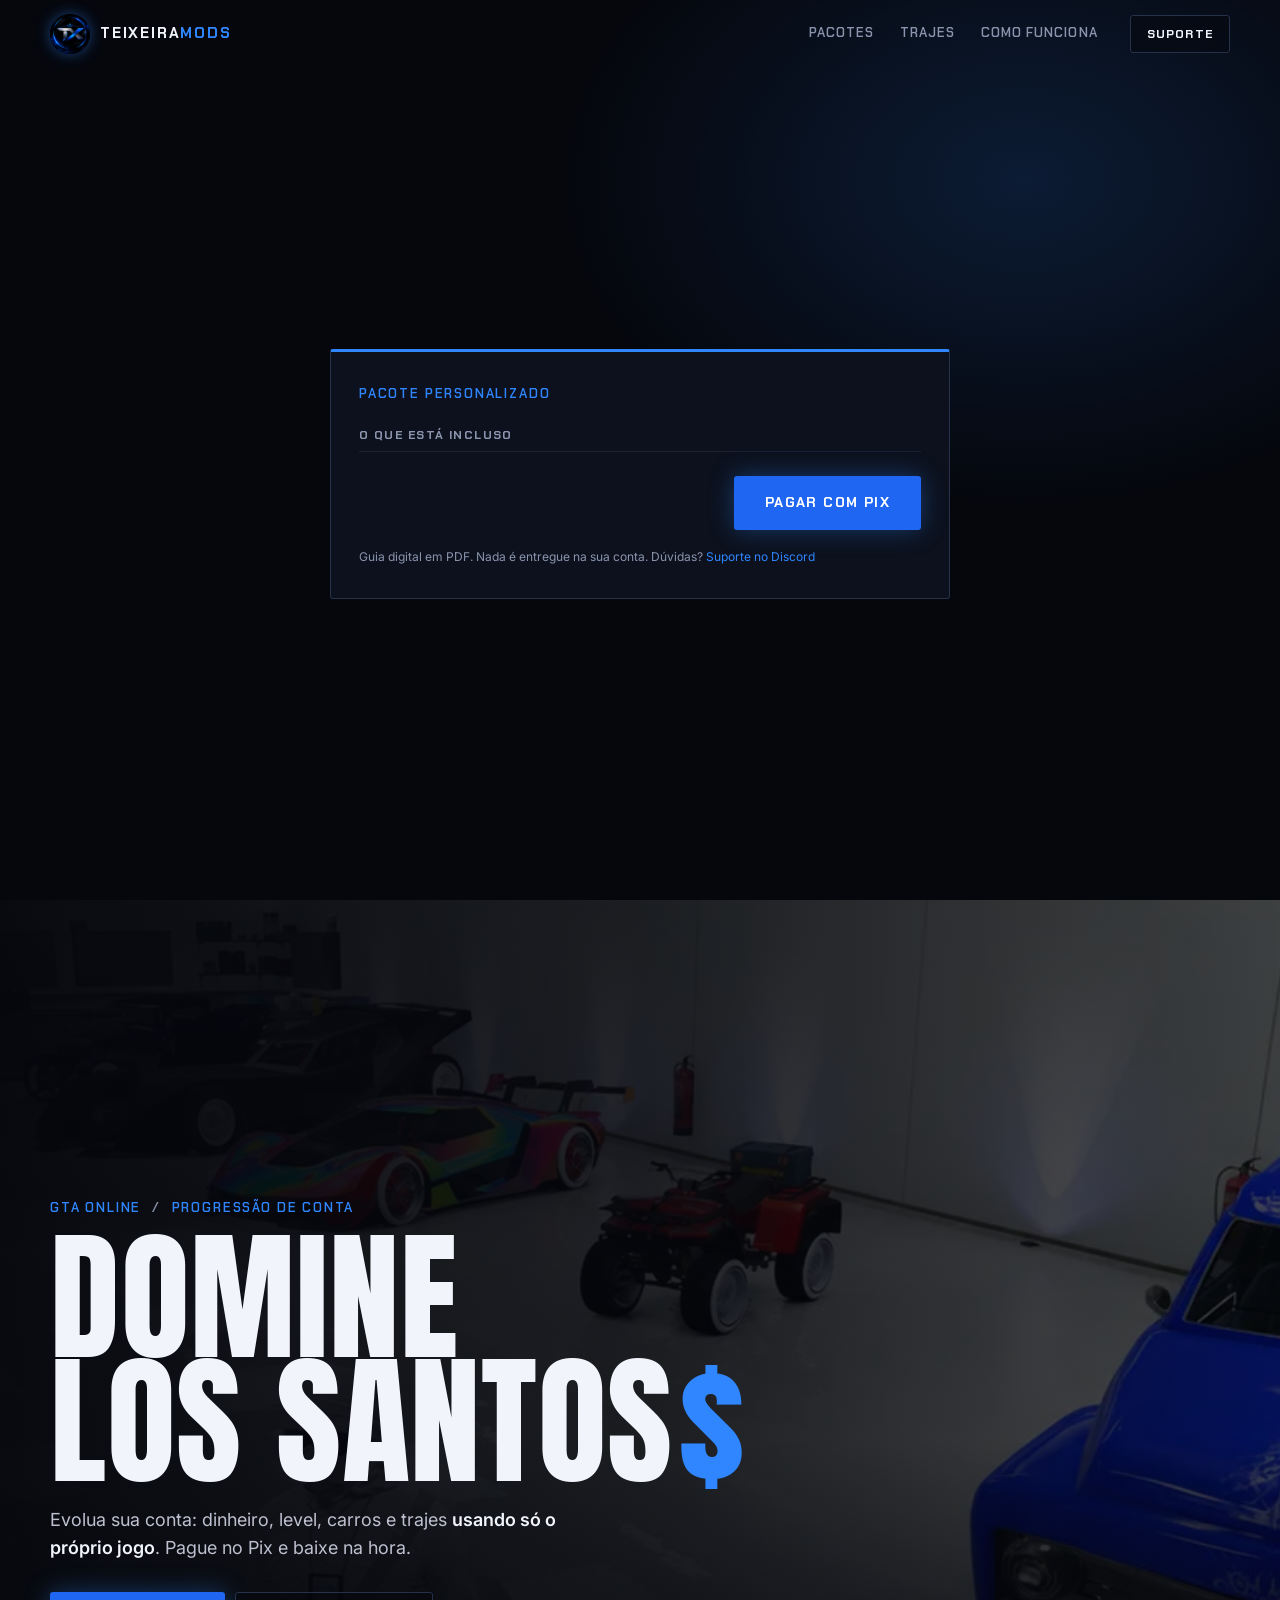
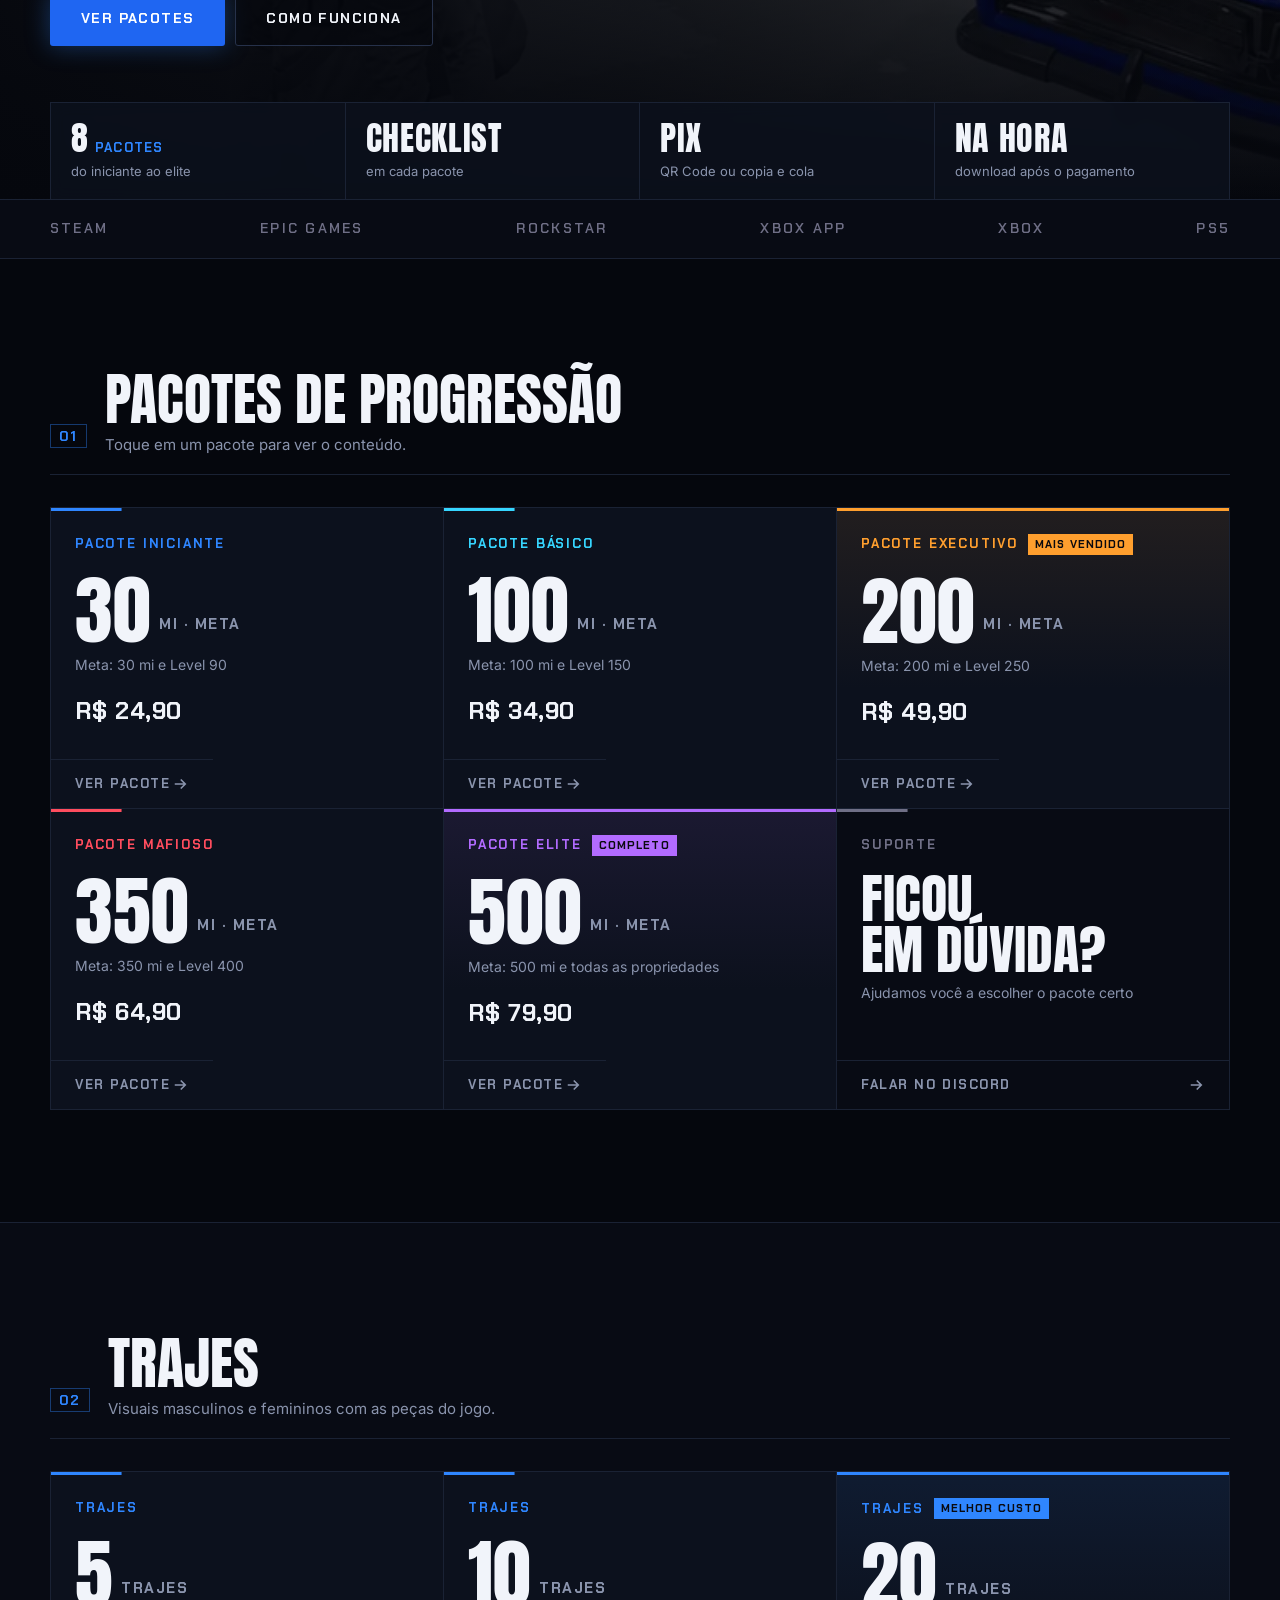
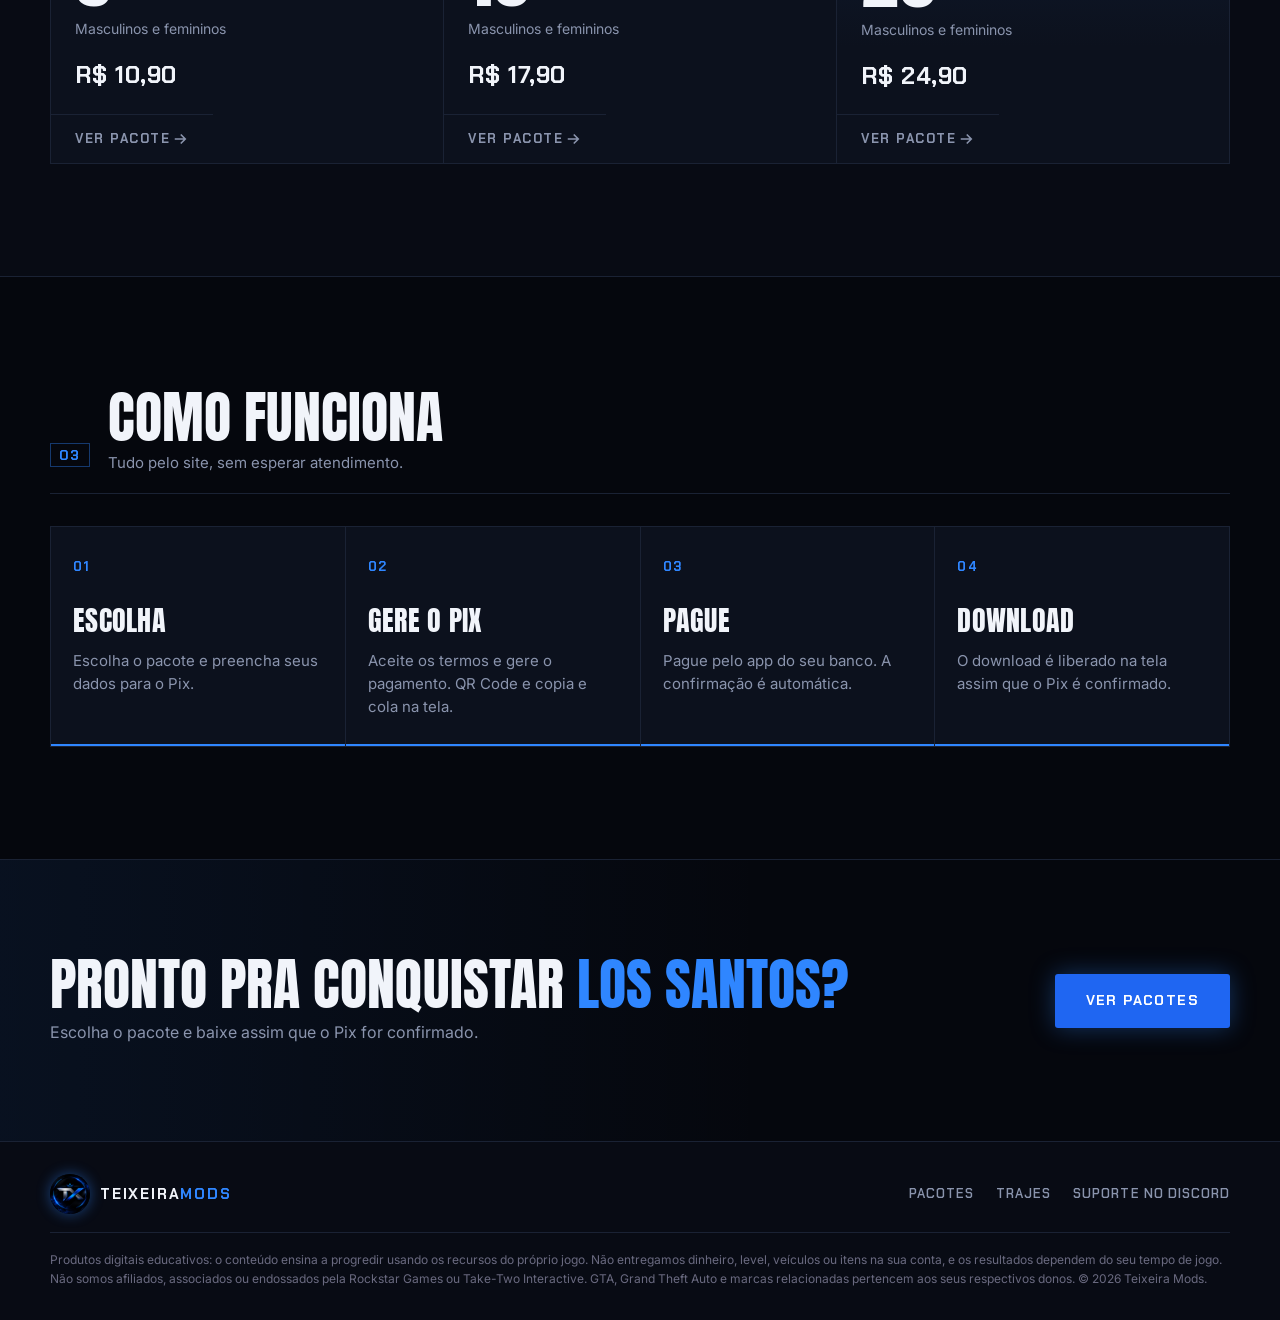
==== commit a50fbb05: "Tema azul da logo, logo no site e pacotes personalizados pelo /admin - Cores trocadas do verde para " ====
--- a/public/index.html
+++ b/public/index.html
@@ -1,16 +1,17 @@
 <!doctype html>
 <html lang="pt-BR" class="no-js">
 <head>
-  <script>document.documentElement.className = "js";</script>
+  <script>document.documentElement.className = "js" + (/[?&]c=/.test(location.search) ? " is-pedido" : "");</script>
   <meta charset="utf-8" />
   <meta name="viewport" content="width=device-width, initial-scale=1, viewport-fit=cover" />
   <title>Teixeira Mods — GTA Online</title>
   <meta name="description" content="Progressão para GTA Online: dinheiro, level, carros e trajes, usando só o próprio jogo. Pague no Pix e baixe na hora." />
-  <meta name="theme-color" content="#08080d" />
+  <meta name="theme-color" content="#05070d" />
   <meta property="og:title" content="Teixeira Mods — GTA Online" />
-  <meta property="og:image" content="/assets/hero.webp" />
+  <meta property="og:image" content="/assets/logo-512.png" />
   <meta property="og:description" content="Progressão para GTA Online. Pague no Pix e baixe na hora." />
-  <link rel="icon" href="data:image/svg+xml,%3Csvg xmlns='http://www.w3.org/2000/svg' viewBox='0 0 64 64'%3E%3Crect width='64' height='64' fill='%2308080d'/%3E%3Crect x='3' y='3' width='58' height='58' fill='none' stroke='%2339ff88' stroke-width='3'/%3E%3Ctext x='50%25' y='56%25' text-anchor='middle' dominant-baseline='middle' font-family='Arial Black' font-size='28' fill='%2339ff88'%3ETX%3C/text%3E%3C/svg%3E" />
+  <link rel="icon" type="image/png" sizes="32x32" href="/assets/logo-32.png" />
+  <link rel="apple-touch-icon" href="/assets/logo-192.png" />
   <link rel="preconnect" href="https://fonts.googleapis.com" />
   <link rel="preconnect" href="https://fonts.gstatic.com" crossorigin />
   <link href="https://fonts.googleapis.com/css2?family=Anton&family=Chakra+Petch:wght@500;600;700&family=Inter:wght@400;500;600;700&display=swap" rel="stylesheet" />
@@ -22,7 +23,7 @@
   <header class="nav" id="nav">
     <div class="container nav__inner">
       <a href="#topo" class="logo" aria-label="Teixeira Mods — início">
-        <span class="logo__mark">TX</span>
+        <img class="logo__img" src="assets/logo-96.png" width="40" height="40" alt="" />
         <span class="logo__text">TEIXEIRA<b>MODS</b></span>
       </a>
       <nav class="nav__links" aria-label="Principal">
@@ -36,6 +37,30 @@
   </header>
 
   <main id="topo">
+    <!-- PEDIDO PERSONALIZADO (aparece só em /pedido?c=...) -->
+    <section class="pedido" id="pedido" hidden>
+      <div class="container pedido__inner">
+        <div class="pedido__card" id="pedidoCard">
+          <p class="label">Pacote personalizado</p>
+          <h1 class="pedido__title" id="pedidoTitulo"></h1>
+          <p class="pedido__desc" id="pedidoDesc"></p>
+          <p class="pedido__inc">O que está incluso</p>
+          <ul class="order__items" id="pedidoItens"></ul>
+          <div class="pedido__foot">
+            <p class="pedido__price" id="pedidoPreco"></p>
+            <button type="button" class="btn btn--primary btn--lg" data-produto="personalizado">Pagar com Pix</button>
+          </div>
+          <p class="pedido__note">Guia digital em PDF. Nada é entregue na sua conta. Dúvidas? <a href="#" class="js-discord" target="_blank" rel="noopener">Suporte no Discord</a></p>
+        </div>
+        <div class="pedido__card pedido__card--erro" id="pedidoErro" hidden>
+          <p class="label">Pacote personalizado</p>
+          <h1 class="pedido__title">Link inválido ou expirado</h1>
+          <p class="pedido__desc">Peça um novo link para o nosso suporte.</p>
+          <a href="#" class="btn btn--primary btn--lg js-discord" target="_blank" rel="noopener">Chamar no Discord</a>
+        </div>
+      </div>
+    </section>
+
     <!-- HERO -->
     <section class="hero">
       <div class="hero__bg" aria-hidden="true">
@@ -128,7 +153,7 @@
 
   <footer class="footer">
     <div class="container footer__inner">
-      <a href="#topo" class="logo"><span class="logo__mark">TX</span><span class="logo__text">TEIXEIRA<b>MODS</b></span></a>
+      <a href="#topo" class="logo"><img class="logo__img" src="assets/logo-96.png" width="40" height="40" alt="" /><span class="logo__text">TEIXEIRA<b>MODS</b></span></a>
       <nav class="footer__links" aria-label="Rodapé">
         <a href="#planos">Pacotes</a><a href="#trajes">Trajes</a><a href="#" class="js-discord" target="_blank" rel="noopener">Suporte no Discord</a>
       </nav>
@@ -148,8 +173,8 @@
           <p class="label" id="orderTier">—</p>
           <h3 id="orderTitle">—</h3>
           <p class="order__price" id="orderPrice"></p>
+          <p class="order__desc" id="orderDesc"></p>
           <p class="order__note">Guia digital em PDF. Nada é entregue na sua conta.</p>
-          <p class="order__desc" id="orderDesc"></p>
           <ul class="order__items" id="orderItems"></ul>
         </aside>
 
@@ -191,6 +216,10 @@
               <span>CPF</span>
               <input id="orderCpf" type="text" maxlength="14" placeholder="000.000.000-00" inputmode="numeric" autocomplete="off" required />
             </label>
+            <label class="accept accept--addon">
+              <input type="checkbox" id="orderAddon" />
+              <span>Adicional <b id="orderAddonPrice"></b></span>
+            </label>
             <label class="accept">
               <input type="checkbox" id="orderAccept" />
               <span>Li e aceito os <button type="button" class="link" id="openTerms">termos de compra</button>.</span>
@@ -248,7 +277,7 @@
           <h4>3. Resultados</h4>
           <p>O tempo para atingir cada meta depende do tempo de jogo, do conteúdo liberado na conta, de eventos e bônus oficiais e de atualizações feitas pela desenvolvedora. Não há garantia de prazo ou de resultado.</p>
           <h4>4. Entrega</h4>
-          <p>Após a confirmação do pagamento, o download do PDF é liberado no mesmo momento, na própria tela de compra.</p>
+          <p>Após a confirmação do pagamento, o download do PDF é liberado no mesmo momento, na própria tela de compra. Em pacotes personalizados, o conteúdo é o descrito na página do pedido; quando o guia é preparado sob medida, ele é enviado pelo suporte no Discord.</p>
           <h4>5. Pagamento</h4>
           <p>O pagamento é feito por Pix, no valor apresentado no momento da compra, processado pela CashinPay. Pagamentos pendentes, cancelados ou expirados mantêm o download bloqueado.</p>
           <h4>6. Direito de arrependimento</h4>
@@ -263,6 +292,8 @@
           <p>Não temos vínculo com a Rockstar Games ou a Take-Two Interactive. GTA e marcas relacionadas pertencem aos seus respectivos donos.</p>
           <h4>11. Suporte</h4>
           <p>O suporte pelo Discord atende dúvidas sobre o pagamento, o download, o conteúdo do guia e pedidos de reembolso.</p>
+          <h4>12. Adicional de suporte</h4>
+          <p>O adicional de R$ 15,00 é opcional e pode ser marcado na tela de compra, somando-se ao valor do pacote. Ele dá direito a suporte individual pelo Discord para clientes que estão começando com uma conta do zero: orientação para criar a conta e o personagem e para aplicar o guia desde o início. O atendimento é feito por mensagens; não acessamos, operamos nem recebemos senha da conta do cliente. O adicional segue as mesmas regras de arrependimento e reembolso do item 6.</p>
         </div>
         <div class="termsbox__foot">
           <button type="button" class="btn btn--line" id="backTerms">Voltar</button>
--- a/public/styles.css
+++ b/public/styles.css
@@ -1,15 +1,17 @@
 :root {
-  --bg: #08080d;
-  --bg-2: #0c0c13;
-  --surface: #111119;
-  --surface-2: #16161f;
-  --line: #22222e;
-  --line-2: #2e2e3c;
-  --text: #f1f1f5;
-  --muted: #8e8ea3;
-  --money: #39ff88;
-  --green: #39ff88;
-  --blue: #3ba8ff;
+  --bg: #05070d;
+  --bg-2: #080b14;
+  --surface: #0c111d;
+  --surface-2: #111827;
+  --line: #1a2234;
+  --line-2: #26314a;
+  --text: #f1f4fa;
+  --muted: #8a94ad;
+  --money: #2f86ff;      /* azul da logo (destaques) */
+  --brand-strong: #1f66f2; /* fundo dos botões, contraste com texto branco */
+  --on-brand: #ffffff;
+  --green: #2f86ff;      /* cor "green" dos cards = azul da marca */
+  --blue: #36d6ff;
   --orange: #ff9f2e;
   --red: #ff4d5e;
   --purple: #b26bff;
@@ -29,7 +31,7 @@
 a { color: inherit; text-decoration: none; }
 button { font: inherit; color: inherit; cursor: pointer; background: none; border: 0; padding: 0; }
 :focus-visible { outline: 2px solid var(--money); outline-offset: 2px; }
-::selection { background: var(--money); color: #000; }
+::selection { background: var(--brand-strong); color: #fff; }
 
 .container { width: min(1180px, 100% - var(--gutter) * 2); margin-inline: auto; }
 
@@ -47,16 +49,32 @@
 .btn--sm { --bh: 38px; padding: 0 16px; font-size: 12px; }
 .btn--lg { --bh: 54px; padding: 0 30px; }
 .btn--block { width: 100%; }
-.btn--primary { background: var(--money); color: #03140a; }
-.btn--primary:hover { background: #6bffa8; }
-.btn--line { border-color: var(--line-2); color: var(--text); background: rgba(8,8,13,.5); }
+.btn--primary { background: var(--brand-strong); color: var(--on-brand); box-shadow: 0 0 24px rgba(47,134,255,.35); }
+.btn--primary:hover { background: var(--money); }
+.btn--line { border-color: var(--line-2); color: var(--text); background: rgba(5,7,13,.5); }
 .btn--line:hover { border-color: var(--money); color: var(--money); }
 .btn:active { transform: translateY(1px); }
 .btn:disabled { opacity: .35; cursor: not-allowed; }
 
+/* ---------- pedido personalizado (/pedido?c=...) ---------- */
+html.is-pedido main > :not(.pedido), html.is-pedido .nav__links, html.is-pedido .nav__burger, html.is-pedido .footer__links { display: none; }
+html.is-pedido .nav__inner > .btn { margin-left: auto; }
+.pedido { min-height: 100svh; display: grid; align-items: center; padding: 96px 0 48px; background: radial-gradient(ellipse 60% 60% at 80% 20%, rgba(47,134,255,.16), transparent 60%), var(--bg); }
+.pedido__inner { display: grid; justify-items: center; }
+.pedido__card { --c: var(--money); width: min(620px, 100%); padding: 32px 28px; background: var(--surface); border: 1px solid var(--line-2); border-top: 3px solid var(--money); border-radius: var(--r); }
+.pedido__card[hidden] { display: none; }
+.pedido__title { font-family: var(--display); font-weight: 400; font-size: clamp(34px, 6vw, 48px); line-height: 1.02; text-transform: uppercase; margin: 10px 0 10px; }
+.pedido__desc { margin: 0 0 22px; color: var(--muted); }
+.pedido__inc { margin: 0 0 6px; font-family: var(--tech); font-size: 12px; font-weight: 700; letter-spacing: .12em; text-transform: uppercase; color: var(--muted); }
+.pedido__foot { display: flex; flex-wrap: wrap; align-items: center; justify-content: space-between; gap: 16px; margin-top: 24px; }
+.pedido__price { margin: 0; font-family: var(--tech); font-size: 34px; font-weight: 700; color: var(--money); }
+.pedido__note { margin: 18px 0 0; font-size: 12px; color: var(--muted); }
+.pedido__note a { color: var(--money); }
+@media (max-width: 520px) { .pedido__card { padding: 26px 18px; } .pedido__foot .btn { width: 100%; } }
+
 /* ---------- nav ---------- */
 .nav { position: fixed; inset: 0 0 auto 0; z-index: 50; transition: background .25s, border-color .25s; border-bottom: 1px solid transparent; }
-.nav.is-scrolled { background: rgba(8,8,13,.9); backdrop-filter: blur(12px); border-color: var(--line); }
+.nav.is-scrolled { background: rgba(5,7,13,.9); backdrop-filter: blur(12px); border-color: var(--line); }
 .nav__inner { display: flex; align-items: center; gap: 20px; height: 68px; }
 .nav__links { display: flex; gap: 2px; margin-left: auto; }
 .nav__links a { padding: 8px 12px; font-family: var(--tech); font-size: 13px; font-weight: 600; letter-spacing: .08em; text-transform: uppercase; color: var(--muted); border-bottom: 2px solid transparent; transition: color .2s, border-color .2s; }
@@ -69,7 +87,7 @@
 .nav.is-open .nav__burger span:last-child { transform: translateY(-3.5px) rotate(-45deg); }
 
 .logo { display: inline-flex; align-items: center; gap: 10px; }
-.logo__mark { display: grid; place-items: center; width: 36px; height: 36px; border: 2px solid var(--money); color: var(--money); font-family: var(--display); font-size: 16px; letter-spacing: .04em; }
+.logo__img { width: 40px; height: 40px; border-radius: 50%; box-shadow: 0 0 14px rgba(47,134,255,.45); }
 .logo__text { font-family: var(--tech); font-weight: 700; font-size: 15px; letter-spacing: .12em; }
 .logo__text b { color: var(--money); font-weight: 700; }
 
@@ -77,8 +95,8 @@
 .hero { position: relative; min-height: 100svh; display: flex; flex-direction: column; justify-content: flex-end; padding: 110px 0 0; overflow: hidden; border-bottom: 1px solid var(--line); }
 .hero__bg { position: absolute; inset: 0; z-index: -1; }
 .hero__bg img { width: 100%; height: 100%; object-fit: cover; object-position: 60% 50%; transform: scale(1.08); filter: brightness(.42) saturate(1.15); }
-.hero__bg--plain { background: radial-gradient(ellipse 60% 70% at 85% 30%, rgba(57,255,136,.14), transparent 60%), radial-gradient(ellipse 50% 60% at 10% 90%, rgba(178,107,255,.10), transparent 60%), linear-gradient(var(--line) 1px, transparent 1px) 0 0 / 64px 64px, linear-gradient(90deg, var(--line) 1px, transparent 1px) 0 0 / 64px 64px, var(--bg); }
-.hero__bg::after { content: ""; position: absolute; inset: 0; background: linear-gradient(90deg, rgba(8,8,13,.96) 0%, rgba(8,8,13,.7) 50%, rgba(8,8,13,.25) 100%), linear-gradient(0deg, var(--bg) 0%, transparent 40%); }
+.hero__bg--plain { background: radial-gradient(ellipse 60% 70% at 85% 30%, rgba(47,134,255,.14), transparent 60%), radial-gradient(ellipse 50% 60% at 10% 90%, rgba(178,107,255,.10), transparent 60%), linear-gradient(var(--line) 1px, transparent 1px) 0 0 / 64px 64px, linear-gradient(90deg, var(--line) 1px, transparent 1px) 0 0 / 64px 64px, var(--bg); }
+.hero__bg::after { content: ""; position: absolute; inset: 0; background: linear-gradient(90deg, rgba(5,7,13,.96) 0%, rgba(5,7,13,.7) 50%, rgba(5,7,13,.25) 100%), linear-gradient(0deg, var(--bg) 0%, transparent 40%); }
 .hero__inner { padding-bottom: 56px; }
 .hero__title { font-family: var(--display); font-weight: 400; font-size: clamp(60px, 11vw, 150px); line-height: .88; text-transform: uppercase; margin: 18px 0 22px; letter-spacing: .005em; }
 .money { color: var(--money); margin-left: .04em; }
@@ -90,7 +108,7 @@
 .hud__cash { font-size: 32px; }
 .hud__bank { font-size: clamp(28px, 3.2vw, 42px); color: #b6f5cf; }
 
-.stats { display: grid; grid-template-columns: repeat(4, 1fr); margin: 0; border: 1px solid var(--line); border-bottom: 0; background: rgba(12,12,19,.85); backdrop-filter: blur(8px); }
+.stats { display: grid; grid-template-columns: repeat(4, 1fr); margin: 0; border: 1px solid var(--line); border-bottom: 0; background: rgba(12,17,29,.85); backdrop-filter: blur(8px); }
 .stats div { padding: 18px 20px; border-right: 1px solid var(--line); }
 .stats div:last-child { border-right: 0; }
 .stats dt { font-family: var(--display); font-size: clamp(26px, 3vw, 34px); line-height: 1; letter-spacing: .02em; }
@@ -106,7 +124,7 @@
 .section { padding: clamp(64px, 9vw, 112px) 0; }
 .section--alt { background: var(--bg-2); border-block: 1px solid var(--line); }
 .shead { display: flex; align-items: flex-end; gap: 18px; margin: 0 0 32px; padding-bottom: 18px; border-bottom: 1px solid var(--line); }
-.shead__idx { font-family: var(--tech); font-size: 14px; font-weight: 700; color: var(--money); letter-spacing: .1em; padding: 4px 8px; border: 1px solid rgba(57,255,136,.4); line-height: 1; margin-bottom: 8px; }
+.shead__idx { font-family: var(--tech); font-size: 14px; font-weight: 700; color: var(--money); letter-spacing: .1em; padding: 4px 8px; border: 1px solid rgba(47,134,255,.4); line-height: 1; margin-bottom: 8px; }
 .shead h2 { font-family: var(--display); font-weight: 400; font-size: clamp(34px, 5vw, 56px); line-height: 1; text-transform: uppercase; margin: 0 0 6px; }
 .shead p { margin: 0; color: var(--muted); font-size: 15px; }
 
@@ -155,19 +173,19 @@
 .chip { flex: none; height: 36px; padding: 0 14px; border: 1px solid var(--line-2); border-radius: var(--r); font-family: var(--tech); font-size: 13px; font-weight: 600; letter-spacing: .08em; text-transform: uppercase; color: var(--muted); transition: all .2s; }
 .chip small { color: #5d5d72; margin-left: 2px; }
 .chip:hover { color: var(--text); }
-.chip[aria-selected="true"] { background: var(--money); border-color: var(--money); color: #03140a; }
+.chip[aria-selected="true"] { background: var(--brand-strong); border-color: var(--brand-strong); color: var(--on-brand); }
 .chip[aria-selected="true"] small { color: #0c4a26; }
 .gallery { display: grid; grid-template-columns: repeat(4, 1fr); gap: 8px; }
 .shot { position: relative; aspect-ratio: 4 / 3; overflow: hidden; border-radius: var(--r); background: var(--surface); border: 1px solid var(--line); text-align: left; }
 .shot img { width: 100%; height: 100%; object-fit: cover; transition: transform .6s var(--ease), filter .3s; filter: saturate(.9); }
 .shot:hover img { transform: scale(1.05); filter: saturate(1.1); }
-.shot__info { position: absolute; inset: auto 0 0 0; padding: 30px 10px 10px; background: linear-gradient(0deg, rgba(5,5,9,.95), transparent); display: grid; gap: 6px; }
+.shot__info { position: absolute; inset: auto 0 0 0; padding: 30px 10px 10px; background: linear-gradient(0deg, rgba(3,5,10,.95), transparent); display: grid; gap: 6px; }
 .shot__title { font-family: var(--tech); font-size: 13px; font-weight: 700; letter-spacing: .04em; text-transform: uppercase; }
 .shot__tags { display: flex; flex-wrap: wrap; gap: 4px; }
 .shot.is-hidden { display: none; }
 .tag { display: inline-flex; align-items: center; height: 22px; padding: 0 7px; font-family: var(--tech); font-size: 11px; font-weight: 700; letter-spacing: .06em; text-transform: uppercase; background: rgba(255,255,255,.1); }
-.tag--money { background: rgba(57,255,136,.16); color: var(--money); }
-.tag--plat { background: rgba(59,168,255,.16); color: #8fd0ff; }
+.tag--money { background: rgba(47,134,255,.16); color: var(--money); }
+.tag--plat { background: rgba(54,214,255,.16); color: #8fe6ff; }
 
 /* ---------- reviews ---------- */
 .reviews { display: grid; grid-template-columns: repeat(auto-fill, minmax(260px, 1fr)); gap: 1px; background: var(--line); border: 1px solid var(--line); }
@@ -182,7 +200,7 @@
 .review__prod { color: var(--muted); }
 
 /* ---------- cta ---------- */
-.cta { padding: clamp(56px, 8vw, 96px) 0; background: linear-gradient(90deg, rgba(57,255,136,.08), transparent 60%); border-top: 1px solid var(--line); }
+.cta { padding: clamp(56px, 8vw, 96px) 0; background: linear-gradient(90deg, rgba(47,134,255,.08), transparent 60%); border-top: 1px solid var(--line); }
 .cta__inner { display: flex; align-items: center; justify-content: space-between; gap: 24px; flex-wrap: wrap; }
 .cta h2 { font-family: var(--display); font-weight: 400; font-size: clamp(34px, 5vw, 56px); line-height: 1; text-transform: uppercase; margin: 0 0 8px; }
 .cta h2 span { color: var(--money); }
@@ -198,7 +216,7 @@
 /* ---------- modal / checkout ---------- */
 .modal, .lightbox { position: fixed; inset: 0; z-index: 100; display: grid; place-items: center; padding: 16px; visibility: hidden; opacity: 0; transition: opacity .3s var(--ease), visibility 0s .3s; }
 .modal.is-open, .lightbox.is-open { visibility: visible; opacity: 1; transition: opacity .3s var(--ease); }
-.modal__backdrop { position: absolute; inset: 0; background: rgba(3,3,6,.8); backdrop-filter: blur(4px); }
+.modal__backdrop { position: absolute; inset: 0; background: rgba(2,3,8,.8); backdrop-filter: blur(4px); }
 .modal__panel {
   --c: var(--money);
   position: relative; width: min(880px, 100%); max-height: calc(100svh - 32px); overflow: auto; overscroll-behavior: contain;
@@ -216,7 +234,7 @@
 .order__info .label { color: var(--c); }
 .order__info h3 { font-family: var(--display); font-weight: 400; font-size: 40px; line-height: 1; text-transform: uppercase; margin: 10px 0 8px; }
 .order__price { margin: 0 0 14px; font-family: var(--tech); font-size: 26px; font-weight: 700; color: var(--c); }
-.order__note { margin: -8px 0 14px; font-size: 12px; color: var(--muted); opacity: .8; }
+.order__note { margin: -12px 0 18px; font-size: 12px; color: var(--muted); opacity: .8; }
 .order__desc { margin: 0 0 18px; font-size: 14px; color: var(--muted); }
 .order__items { list-style: none; margin: 0; padding: 0; border-top: 1px solid var(--line); }
 .order__items li { display: flex; align-items: center; gap: 10px; padding: 10px 0; border-bottom: 1px solid var(--line); font-size: 14px; font-weight: 500; }
@@ -245,6 +263,7 @@
 .terms__body h4 { margin: 14px 0 4px; font-size: 13px; color: var(--text); }
 .terms__body p { margin: 0; }
 .accept { display: flex; gap: 10px; align-items: flex-start; margin: 0 0 14px; font-size: 13px; line-height: 1.45; color: #c8c9d6; cursor: pointer; }
+.accept--addon b { color: var(--c); }
 .accept input { flex: none; width: 20px; height: 20px; margin: 1px 0 0; accent-color: var(--money); cursor: pointer; }
 .form__error { margin: 0 0 10px; font-size: 13px; color: var(--red); }
 .form__error:empty { display: none; }
@@ -280,7 +299,7 @@
 .dl__produto { margin: 0 0 10px; color: var(--c); }
 
 /* ---------- lightbox ---------- */
-.lightbox { background: rgba(3,3,6,.94); }
+.lightbox { background: rgba(2,3,8,.94); }
 .lightbox figure { margin: 0; max-width: min(1200px, 100%); display: grid; gap: 12px; justify-items: center; }
 .lightbox img { max-height: calc(100svh - 130px); width: auto; border: 1px solid var(--line-2); }
 .lightbox figcaption { display: flex; flex-wrap: wrap; justify-content: center; gap: 6px; }
@@ -289,7 +308,7 @@
 .lightbox__prev { left: 16px; } .lightbox__next { right: 16px; }
 
 /* ---------- toast ---------- */
-.toast { position: fixed; left: 50%; bottom: calc(20px + env(safe-area-inset-bottom)); z-index: 200; transform: translate(-50%, 16px); opacity: 0; padding: 12px 18px; background: var(--money); color: #03140a; font-family: var(--tech); font-weight: 700; font-size: 13px; letter-spacing: .06em; text-transform: uppercase; transition: all .35s var(--ease); pointer-events: none; max-width: calc(100% - 32px); text-align: center; }
+.toast { position: fixed; left: 50%; bottom: calc(20px + env(safe-area-inset-bottom)); z-index: 200; transform: translate(-50%, 16px); opacity: 0; padding: 12px 18px; background: var(--brand-strong); color: var(--on-brand); font-family: var(--tech); font-weight: 700; font-size: 13px; letter-spacing: .06em; text-transform: uppercase; transition: all .35s var(--ease); pointer-events: none; max-width: calc(100% - 32px); text-align: center; }
 .toast.is-show { opacity: 1; transform: translate(-50%, 0); }
 
 /* ---------- reveal ---------- */
@@ -312,10 +331,10 @@
 @media (max-width: 860px) {
   .nav__links {
     position: fixed; inset: 68px 0 auto 0; flex-direction: column; gap: 0; padding: 8px var(--gutter) 16px;
-    background: rgba(8,8,13,.98); border-bottom: 1px solid var(--line);
+    background: rgba(5,7,13,.98); border-bottom: 1px solid var(--line);
     opacity: 0; visibility: hidden; transform: translateY(-8px); transition: all .25s var(--ease);
   }
-  .nav.is-open { background: rgba(8,8,13,.98); }
+  .nav.is-open { background: rgba(5,7,13,.98); }
   .nav.is-open .nav__links { opacity: 1; visibility: visible; transform: none; }
   .nav__links a { padding: 14px 0; font-size: 15px; border-bottom: 1px solid var(--line); }
   .nav__links a.is-active { border-color: var(--line); color: var(--money); }
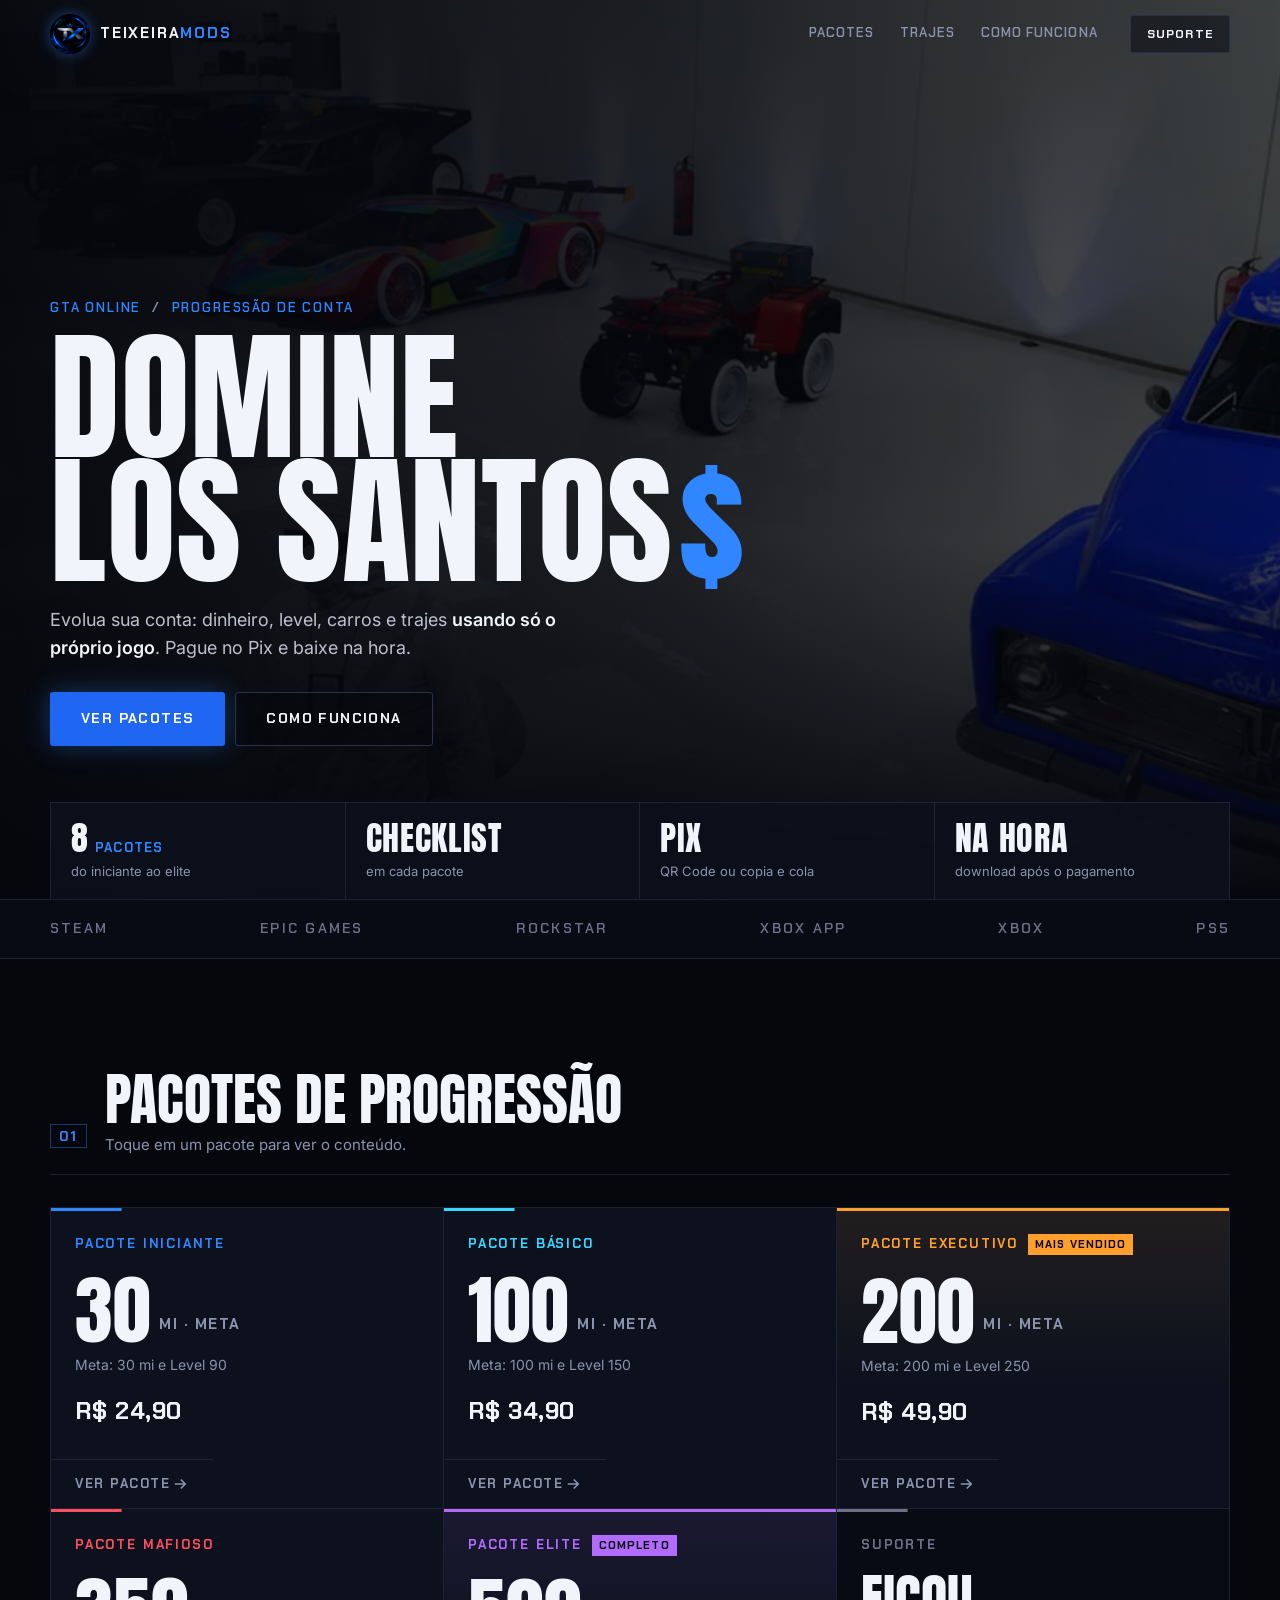
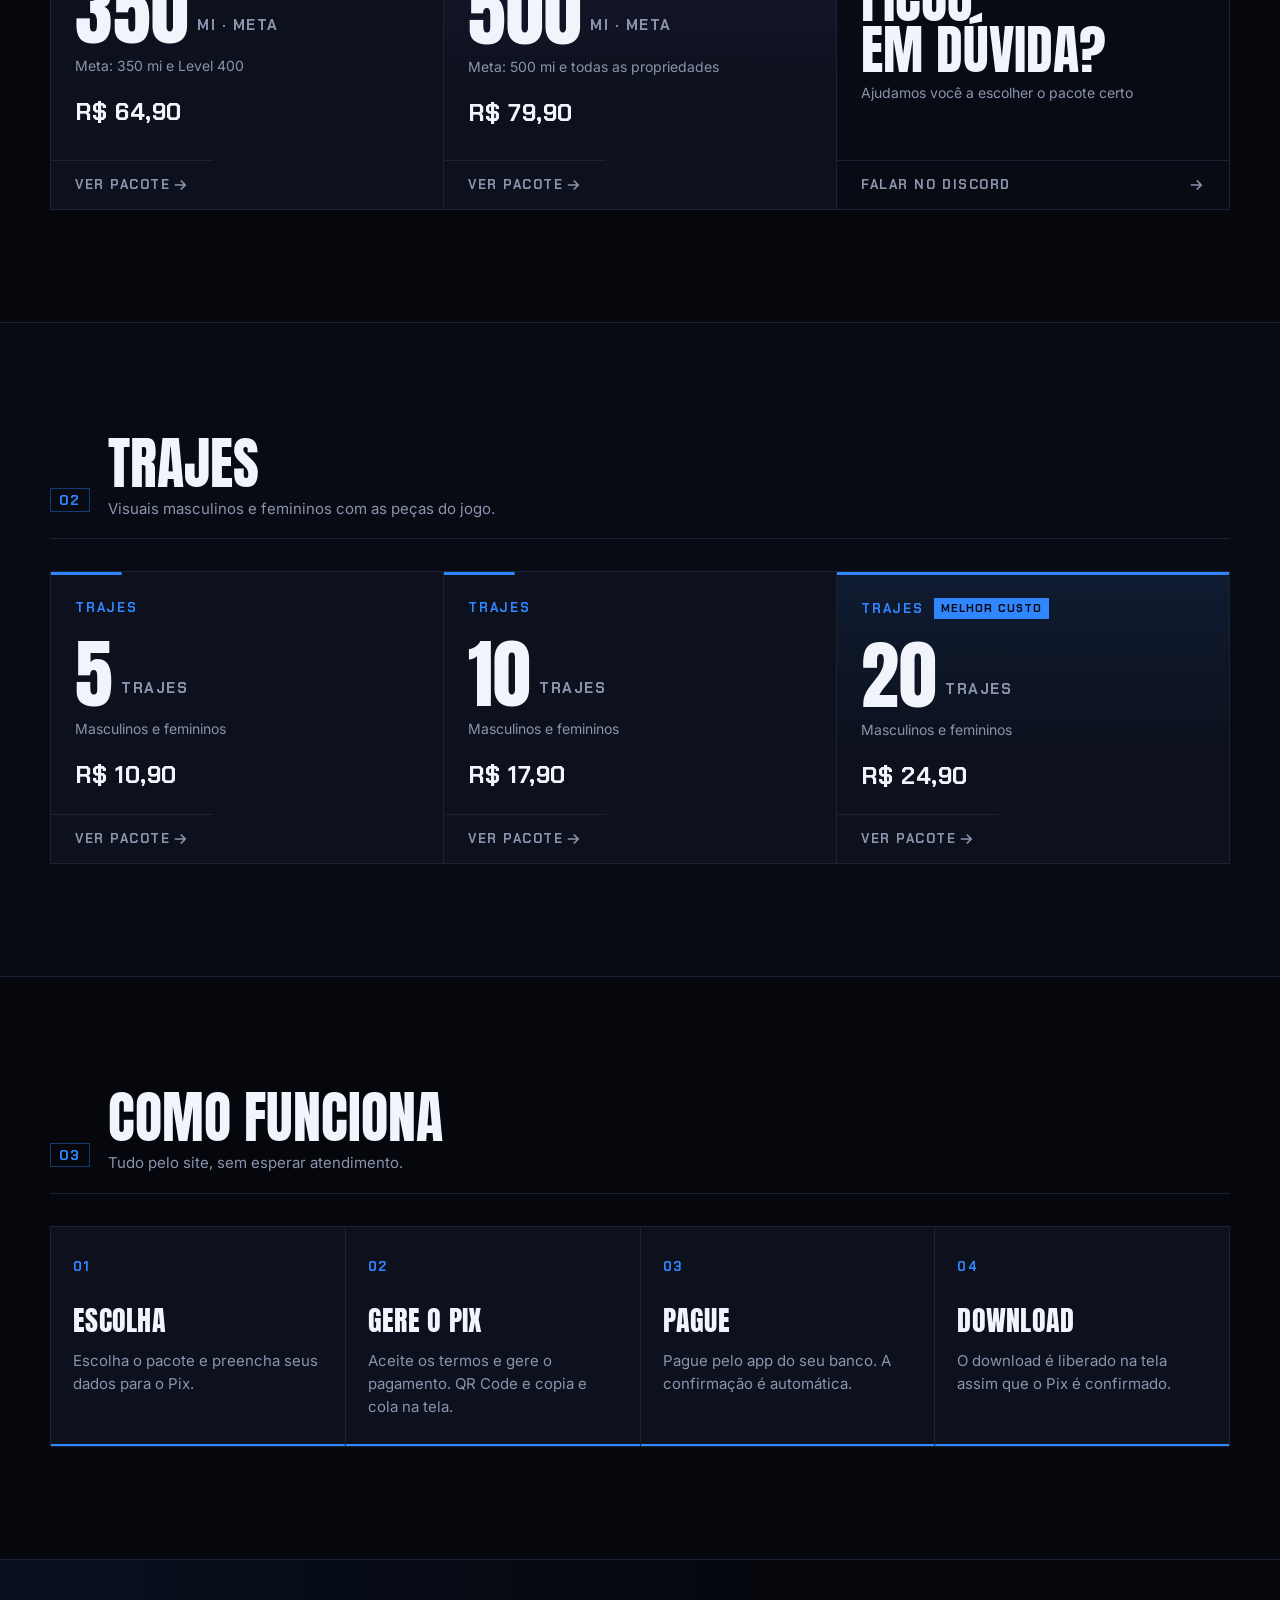
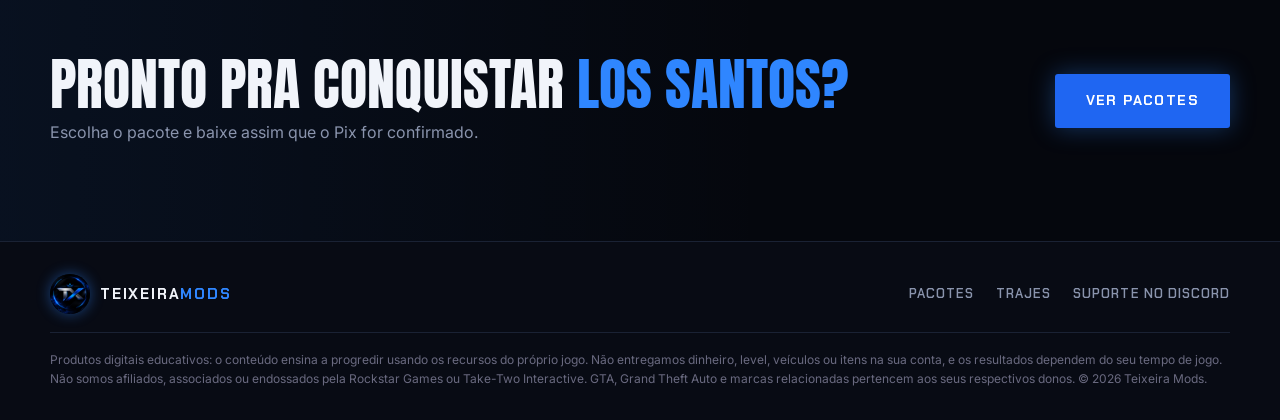
==== commit 029ccff1: "Pedido personalizado em página separada (/pedido); página principal sem o bloco vazio Co-Authored-By" ====
--- a/public/index.html
+++ b/public/index.html
@@ -1,7 +1,7 @@
 <!doctype html>
 <html lang="pt-BR" class="no-js">
 <head>
-  <script>document.documentElement.className = "js" + (/[?&]c=/.test(location.search) ? " is-pedido" : "");</script>
+  <script>document.documentElement.className = "js";</script>
   <meta charset="utf-8" />
   <meta name="viewport" content="width=device-width, initial-scale=1, viewport-fit=cover" />
   <title>Teixeira Mods — GTA Online</title>
@@ -37,30 +37,6 @@
   </header>
 
   <main id="topo">
-    <!-- PEDIDO PERSONALIZADO (aparece só em /pedido?c=...) -->
-    <section class="pedido" id="pedido" hidden>
-      <div class="container pedido__inner">
-        <div class="pedido__card" id="pedidoCard">
-          <p class="label">Pacote personalizado</p>
-          <h1 class="pedido__title" id="pedidoTitulo"></h1>
-          <p class="pedido__desc" id="pedidoDesc"></p>
-          <p class="pedido__inc">O que está incluso</p>
-          <ul class="order__items" id="pedidoItens"></ul>
-          <div class="pedido__foot">
-            <p class="pedido__price" id="pedidoPreco"></p>
-            <button type="button" class="btn btn--primary btn--lg" data-produto="personalizado">Pagar com Pix</button>
-          </div>
-          <p class="pedido__note">Guia digital em PDF. Nada é entregue na sua conta. Dúvidas? <a href="#" class="js-discord" target="_blank" rel="noopener">Suporte no Discord</a></p>
-        </div>
-        <div class="pedido__card pedido__card--erro" id="pedidoErro" hidden>
-          <p class="label">Pacote personalizado</p>
-          <h1 class="pedido__title">Link inválido ou expirado</h1>
-          <p class="pedido__desc">Peça um novo link para o nosso suporte.</p>
-          <a href="#" class="btn btn--primary btn--lg js-discord" target="_blank" rel="noopener">Chamar no Discord</a>
-        </div>
-      </div>
-    </section>
-
     <!-- HERO -->
     <section class="hero">
       <div class="hero__bg" aria-hidden="true">
--- a/public/styles.css
+++ b/public/styles.css
@@ -57,9 +57,9 @@
 .btn:disabled { opacity: .35; cursor: not-allowed; }
 
 /* ---------- pedido personalizado (/pedido?c=...) ---------- */
-html.is-pedido main > :not(.pedido), html.is-pedido .nav__links, html.is-pedido .nav__burger, html.is-pedido .footer__links { display: none; }
-html.is-pedido .nav__inner > .btn { margin-left: auto; }
-.pedido { min-height: 100svh; display: grid; align-items: center; padding: 96px 0 48px; background: radial-gradient(ellipse 60% 60% at 80% 20%, rgba(47,134,255,.16), transparent 60%), var(--bg); }
+.pedido[hidden] { display: none; }
+.nav__sup { margin-left: auto; }
+.pedido { min-height: calc(100svh - 120px); display: grid; align-items: center; padding: 96px 0 48px; background: radial-gradient(ellipse 60% 60% at 80% 20%, rgba(47,134,255,.16), transparent 60%), var(--bg); }
 .pedido__inner { display: grid; justify-items: center; }
 .pedido__card { --c: var(--money); width: min(620px, 100%); padding: 32px 28px; background: var(--surface); border: 1px solid var(--line-2); border-top: 3px solid var(--money); border-radius: var(--r); }
 .pedido__card[hidden] { display: none; }
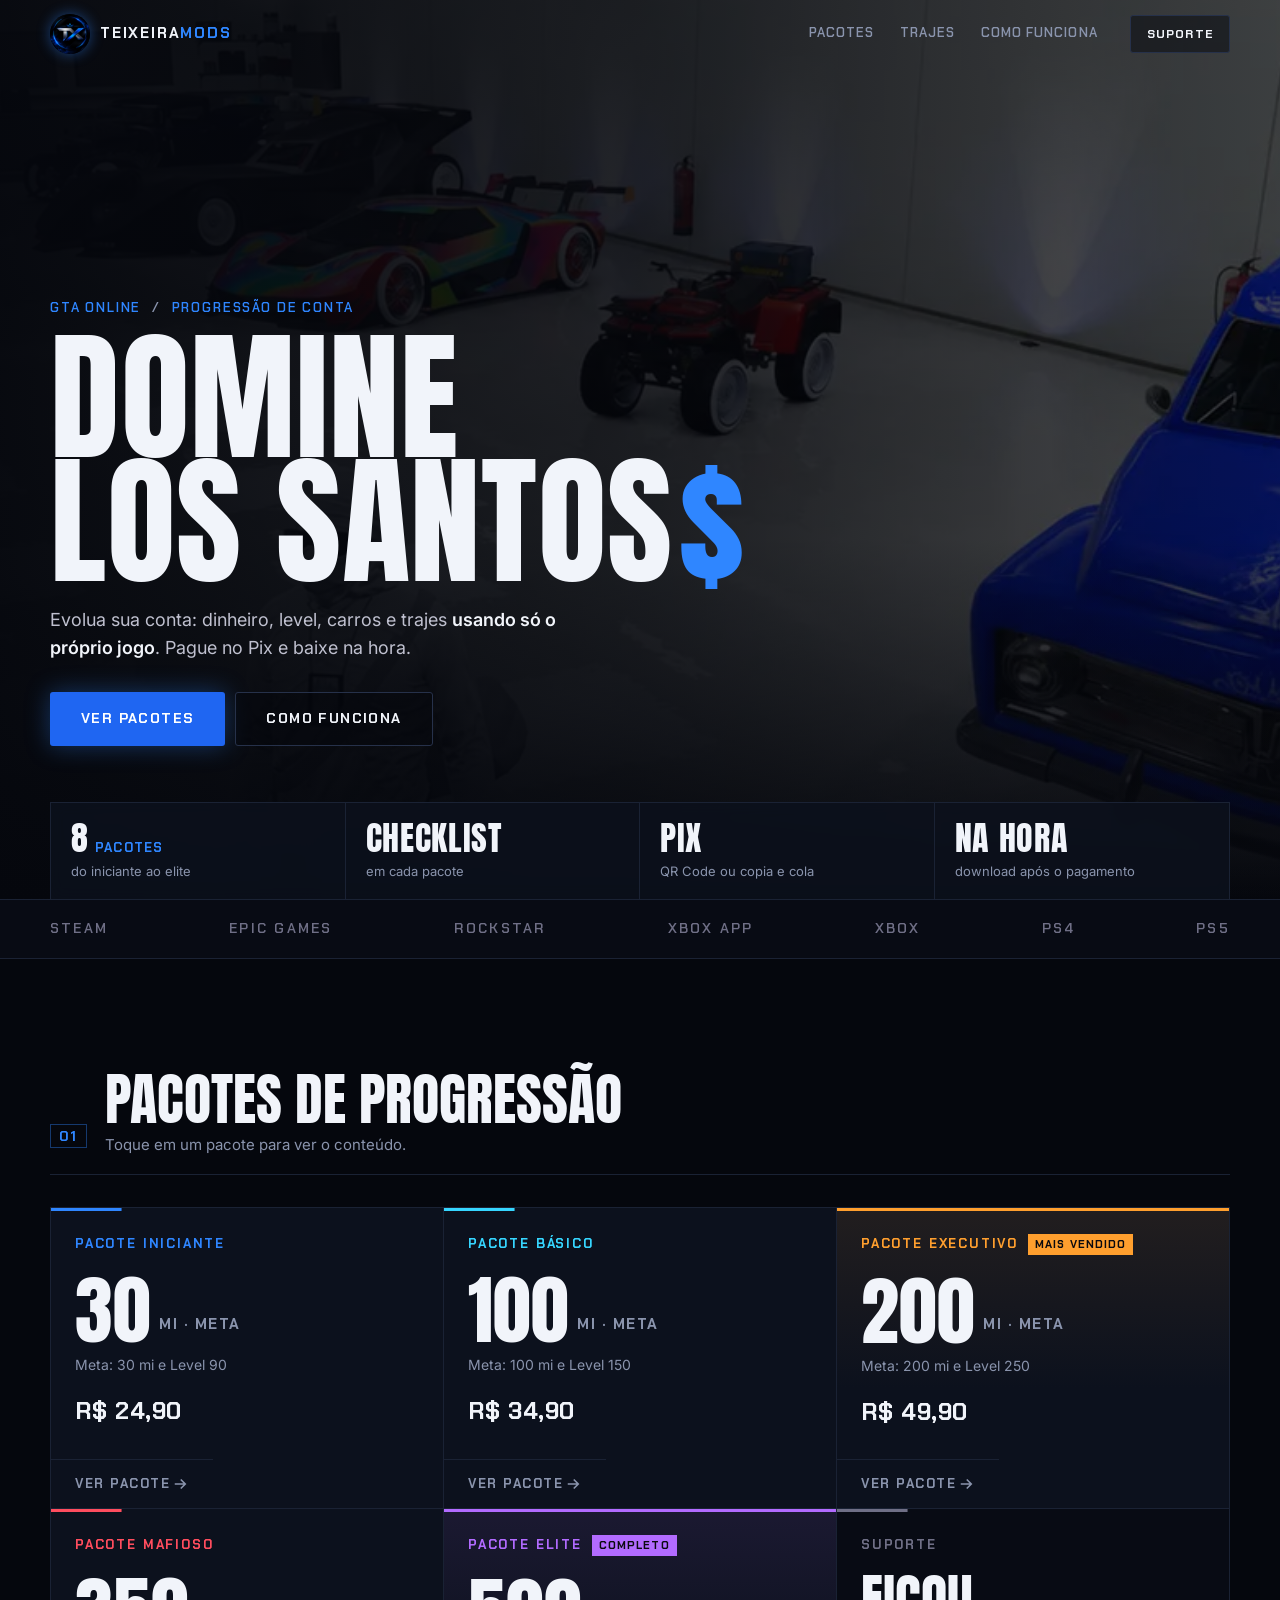
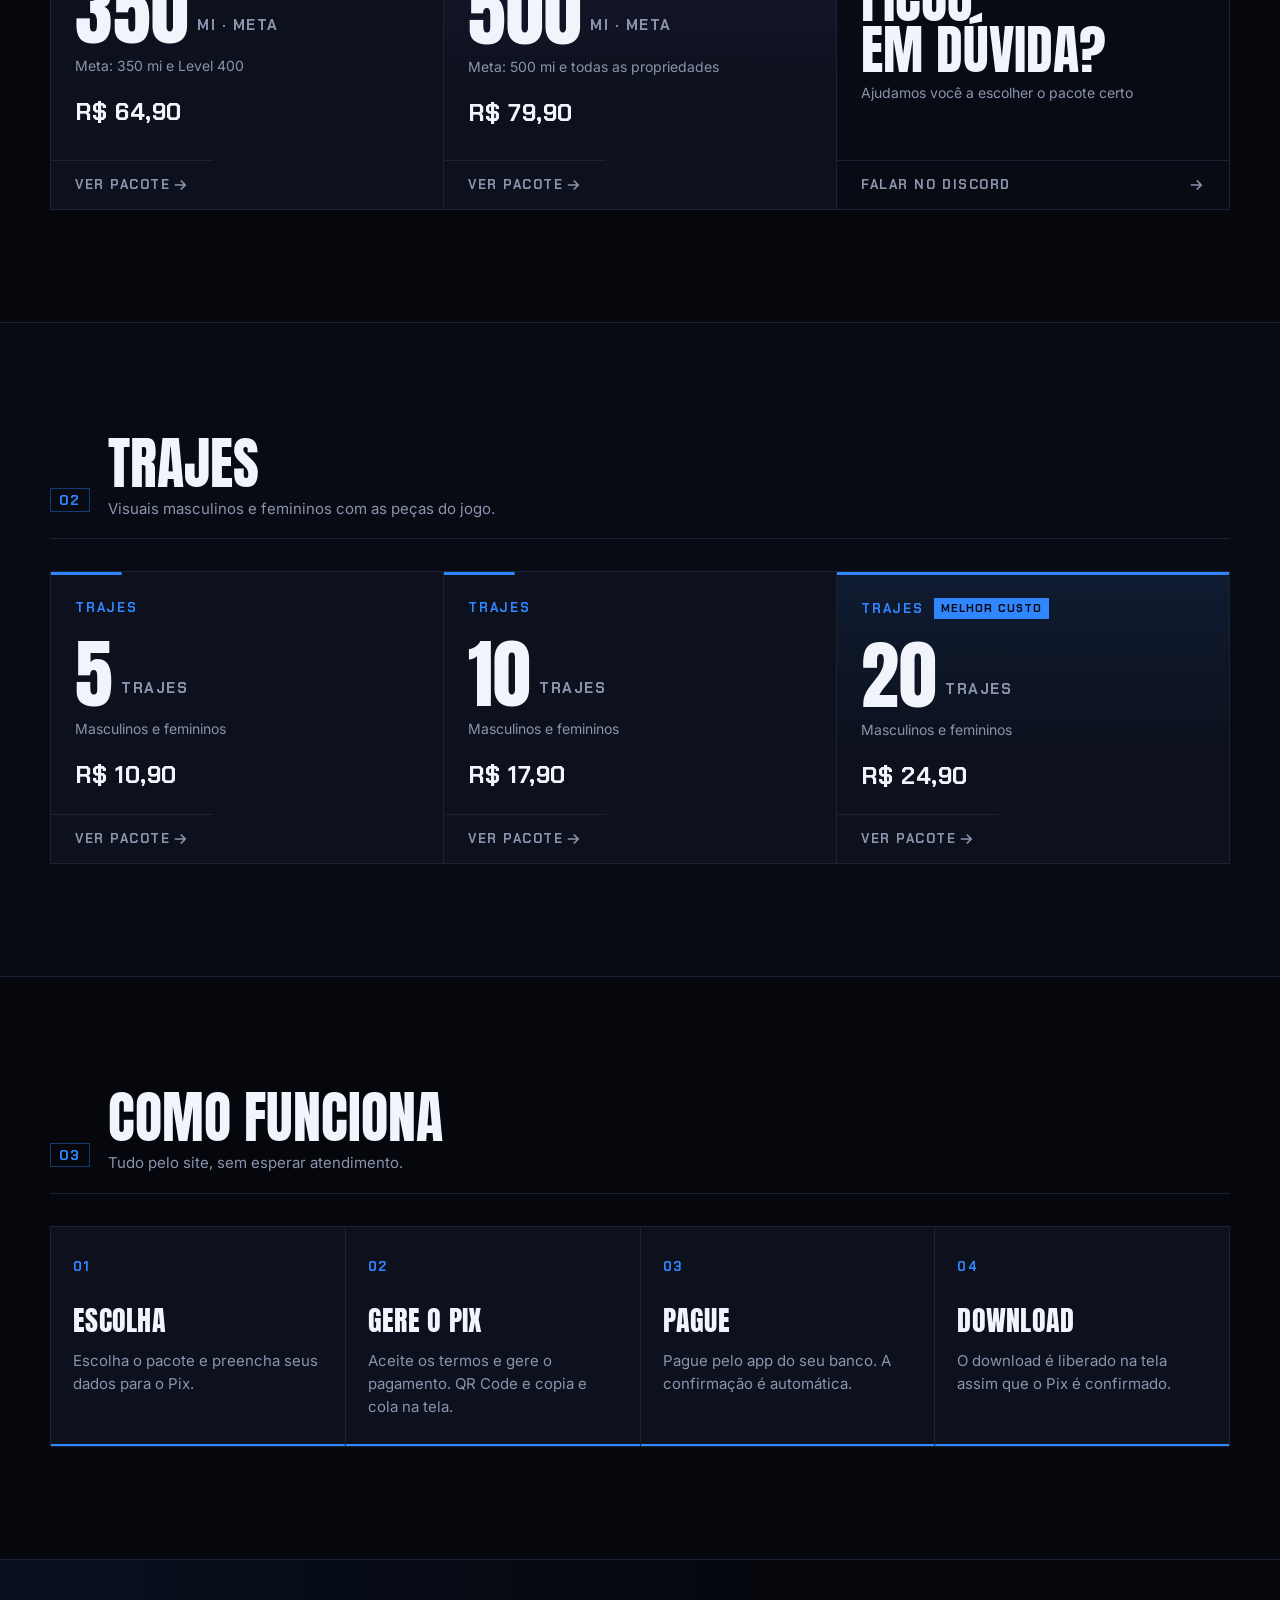
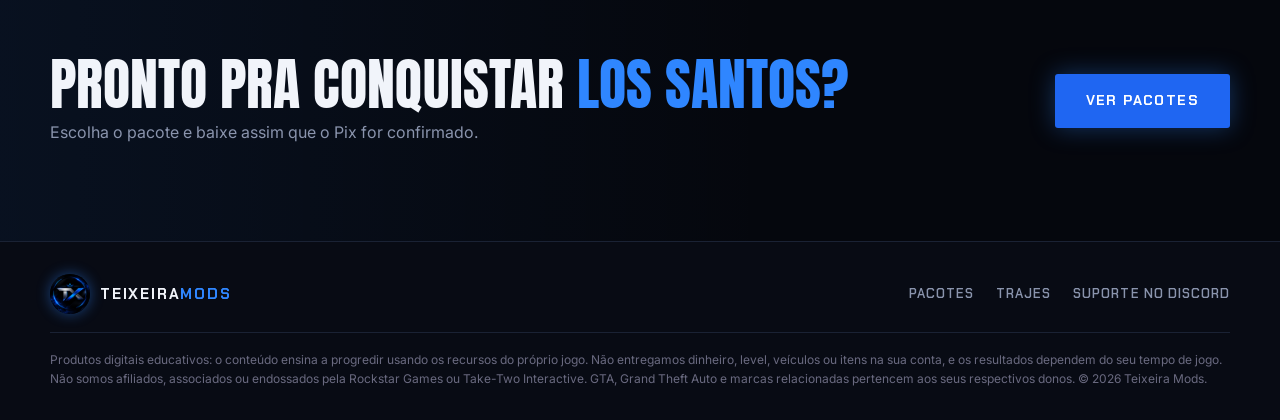
==== commit 5dafaa9c: "Adiciona PS4 nas plataformas Co-Authored-By: Claude Opus 5.5 <noreply@anthropic.com>" ====
--- a/public/index.html
+++ b/public/index.html
@@ -64,7 +64,7 @@
     <!-- PLATAFORMAS -->
     <div class="platforms" aria-label="Plataformas">
       <div class="container platforms__inner">
-        <span>Steam</span><span>Epic Games</span><span>Rockstar</span><span>Xbox App</span><span>Xbox</span><span>PS5</span>
+        <span>Steam</span><span>Epic Games</span><span>Rockstar</span><span>Xbox App</span><span>Xbox</span><span>PS4</span><span>PS5</span>
       </div>
     </div>
 
@@ -165,7 +165,7 @@
                 <select id="orderPlatform" required>
                   <option value="" disabled selected>Selecione</option>
                   <option>Steam</option><option>Epic Games</option><option>Rockstar Launcher</option>
-                  <option>Xbox App (PC)</option><option>Xbox Series / One</option><option>PS5</option>
+                  <option>Xbox App (PC)</option><option>Xbox Series / One</option><option>PS4</option><option>PS5</option>
                 </select>
               </label>
               <label class="field">
